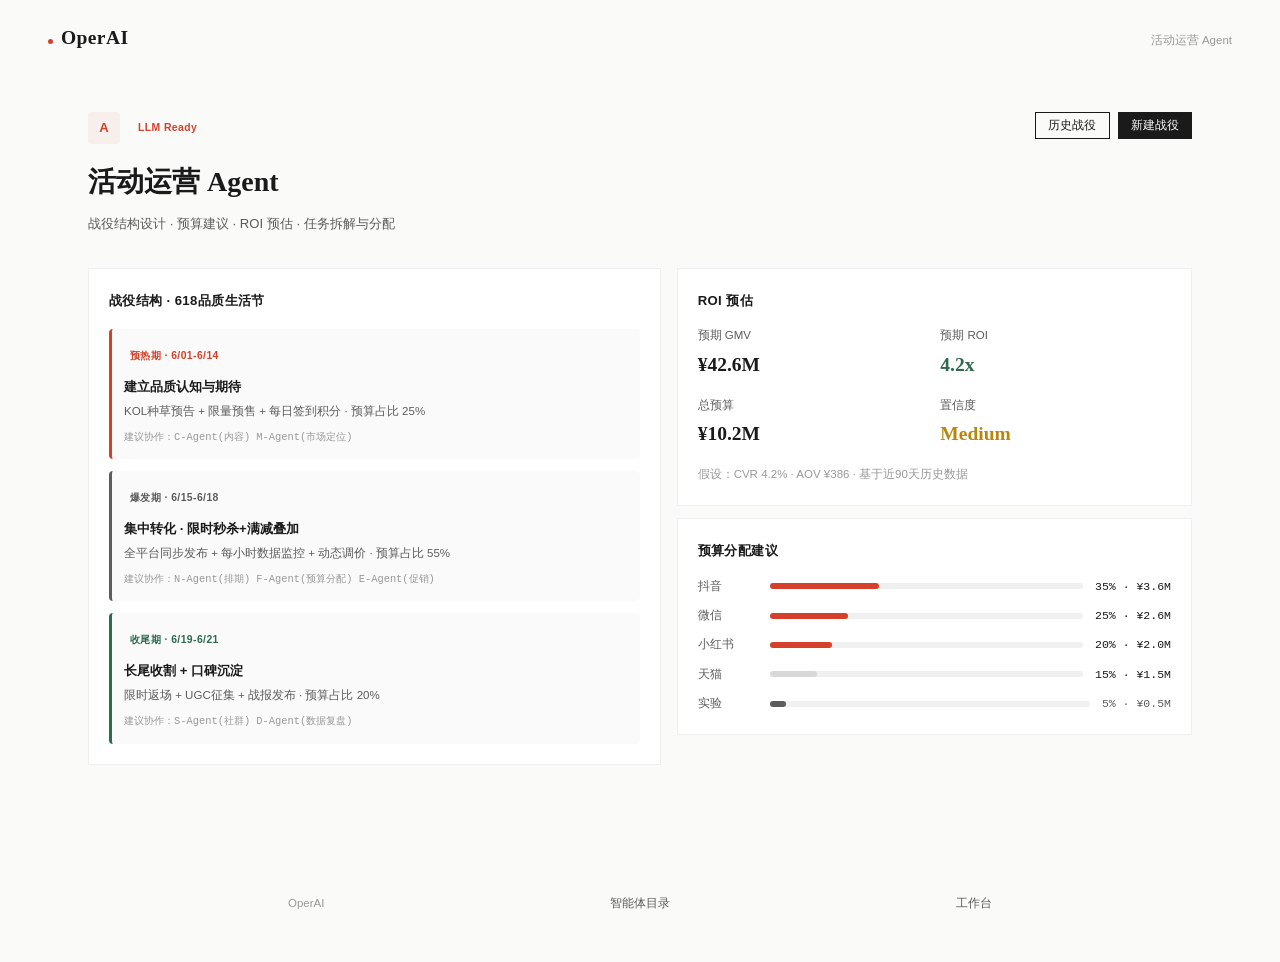
==== frontend/a-agent.html @ 3c626b66 "chore: baseline operai archive redesign" ====
﻿<!DOCTYPE html><html lang="zh-CN"><head><meta charset="UTF-8"/><meta name="viewport" content="width=device-width,initial-scale=1.0"/><title>A-Agent · 活动运营 — OperAI</title><link rel="stylesheet" href="styles.css"/></head><body>
<header class="nav"><a class="nav-brand" href="index.html"><span class="nav-dot"></span>OperAI</a><span class="nav-sub">活动运营 Agent</span></header>
<main style="padding-top:calc(var(--nav-h) + var(--s-6))"><section class="section" style="padding-bottom:var(--s-16)">
<div style="display:flex;align-items:flex-start;justify-content:space-between;gap:var(--s-6);margin-bottom:var(--s-8)"><div><div style="display:flex;align-items:center;gap:var(--s-3);margin-bottom:var(--s-3)"><div style="width:32px;height:32px;border-radius:var(--r-sm);background:var(--accent-soft);display:flex;align-items:center;justify-content:center;font-weight:700;font-size:var(--text-sm);color:var(--accent)">A</div><span class="badge badge-accent">LLM Ready</span></div><h1 style="font-family:var(--serif);font-size:var(--text-2xl);font-weight:600;margin-bottom:var(--s-1)">活动运营 Agent</h1><p style="color:var(--text-secondary);font-size:var(--text-sm)">战役结构设计 · 预算建议 · ROI 预估 · 任务拆解与分配</p></div><div style="display:flex;gap:var(--s-2)"><button class="btn btn-ghost btn-sm">历史战役</button><button class="btn btn-primary btn-sm">新建战役</button></div></div>

<div style="display:grid;grid-template-columns:1fr 0.9fr;gap:var(--s-4);margin-bottom:var(--s-8)">
<div class="card fade-in delay-1"><h3 style="font-size:var(--text-sm);font-weight:600;color:var(--text-primary);letter-spacing:0.03em;text-transform:uppercase;margin-bottom:var(--s-4)">战役结构 · 618品质生活节</h3>
<div style="display:flex;flex-direction:column;gap:var(--s-3)">
<div style="padding:var(--s-3);border-radius:var(--r-sm);border-left:3px solid var(--accent);background:rgba(0,0,0,0.02)"><span class="badge badge-accent" style="margin-bottom:var(--s-2)">预热期 · 6/01-6/14</span><p style="font-size:var(--text-sm);color:var(--text-primary);font-weight:600;margin-bottom:var(--s-1)">建立品质认知与期待</p><p style="font-size:var(--text-xs);color:var(--text-secondary);line-height:1.5">KOL种草预告 + 限量预售 + 每日签到积分 · 预算占比 25%</p><div style="margin-top:var(--s-2);font-size:var(--text-2xs);color:var(--text-muted);font-family:var(--mono)">建议协作：C-Agent(内容) M-Agent(市场定位)</div></div>
<div style="padding:var(--s-3);border-radius:var(--r-sm);border-left:3px solid var(--gold);background:rgba(0,0,0,0.02)"><span class="badge" style="color:var(--gold);margin-bottom:var(--s-2);font-size:var(--text-2xs);font-weight:600">爆发期 · 6/15-6/18</span><p style="font-size:var(--text-sm);color:var(--text-primary);font-weight:600;margin-bottom:var(--s-1)">集中转化 · 限时秒杀+满减叠加</p><p style="font-size:var(--text-xs);color:var(--text-secondary);line-height:1.5">全平台同步发布 + 每小时数据监控 + 动态调价 · 预算占比 55%</p><div style="margin-top:var(--s-2);font-size:var(--text-2xs);color:var(--text-muted);font-family:var(--mono)">建议协作：N-Agent(排期) F-Agent(预算分配) E-Agent(促销)</div></div>
<div style="padding:var(--s-3);border-radius:var(--r-sm);border-left:3px solid var(--green);background:rgba(0,0,0,0.02)"><span class="badge badge-green" style="margin-bottom:var(--s-2)">收尾期 · 6/19-6/21</span><p style="font-size:var(--text-sm);color:var(--text-primary);font-weight:600;margin-bottom:var(--s-1)">长尾收割 + 口碑沉淀</p><p style="font-size:var(--text-xs);color:var(--text-secondary);line-height:1.5">限时返场 + UGC征集 + 战报发布 · 预算占比 20%</p><div style="margin-top:var(--s-2);font-size:var(--text-2xs);color:var(--text-muted);font-family:var(--mono)">建议协作：S-Agent(社群) D-Agent(数据复盘)</div></div></div></div>
<div style="display:flex;flex-direction:column;gap:var(--s-3)">
<div class="card fade-in delay-2"><h3 style="font-size:var(--text-sm);font-weight:600;color:var(--text-primary);letter-spacing:0.03em;text-transform:uppercase;margin-bottom:var(--s-3)">ROI 预估</h3><div style="display:grid;grid-template-columns:1fr 1fr;gap:var(--s-3)"><div><div class="metric-label">预期 GMV</div><div class="metric-value" style="font-size:var(--text-lg)">¥42.6M</div></div><div><div class="metric-label">预期 ROI</div><div class="metric-value" style="font-size:var(--text-lg);color:var(--green)">4.2x</div></div><div><div class="metric-label">总预算</div><div class="metric-value" style="font-size:var(--text-lg)">¥10.2M</div></div><div><div class="metric-label">置信度</div><div class="metric-value" style="font-size:var(--text-lg);color:var(--amber)">Medium</div></div></div><div style="margin-top:var(--s-3);font-size:var(--text-xs);color:var(--text-muted)">假设：CVR 4.2% · AOV ¥386 · 基于近90天历史数据</div></div>
<div class="card fade-in delay-2"><h3 style="font-size:var(--text-sm);font-weight:600;color:var(--text-primary);letter-spacing:0.03em;text-transform:uppercase;margin-bottom:var(--s-3)">预算分配建议</h3><div style="display:flex;flex-direction:column;gap:var(--s-2)"><div style="display:flex;align-items:center;gap:var(--s-3)"><span style="font-size:var(--text-xs);color:var(--text-secondary);width:60px">抖音</span><div style="flex:1;height:6px;border-radius:3px;background:var(--border)"><div style="width:35%;height:100%;border-radius:3px;background:var(--accent)"></div></div><span style="font-family:var(--mono);font-size:var(--text-xs)">35% · ¥3.6M</span></div><div style="display:flex;align-items:center;gap:var(--s-3)"><span style="font-size:var(--text-xs);color:var(--text-secondary);width:60px">微信</span><div style="flex:1;height:6px;border-radius:3px;background:var(--border)"><div style="width:25%;height:100%;border-radius:3px;background:var(--accent)"></div></div><span style="font-family:var(--mono);font-size:var(--text-xs)">25% · ¥2.6M</span></div><div style="display:flex;align-items:center;gap:var(--s-3)"><span style="font-size:var(--text-xs);color:var(--text-secondary);width:60px">小红书</span><div style="flex:1;height:6px;border-radius:3px;background:var(--border)"><div style="width:20%;height:100%;border-radius:3px;background:var(--accent)"></div></div><span style="font-family:var(--mono);font-size:var(--text-xs)">20% · ¥2.0M</span></div><div style="display:flex;align-items:center;gap:var(--s-3)"><span style="font-size:var(--text-xs);color:var(--text-secondary);width:60px">天猫</span><div style="flex:1;height:6px;border-radius:3px;background:var(--border)"><div style="width:15%;height:100%;border-radius:3px;background:var(--border-strong)"></div></div><span style="font-family:var(--mono);font-size:var(--text-xs)">15% · ¥1.5M</span></div><div style="display:flex;align-items:center;gap:var(--s-3)"><span style="font-size:var(--text-xs);color:var(--text-secondary);width:60px">实验</span><div style="flex:1;height:6px;border-radius:3px;background:var(--border)"><div style="width:5%;height:100%;border-radius:3px;background:var(--gold)"></div></div><span style="font-family:var(--mono);font-size:var(--text-xs);color:var(--gold)">5% · ¥0.5M</span></div></div></div></div></div>
</section></main><footer><span>OperAI</span><span><a href=\"index.html\">智能体目录</a></span><span><a href=\"http://127.0.0.1:8501\" data-workbench>工作台</a></span></footer><script src="main.js"></script></body></html>
---- frontend/styles.css ----
/* OperAI · Japanese Precision — 型・白・間 */
@import url("tokens.css");

*,*::before,*::after{box-sizing:border-box;margin:0;padding:0}
html{scroll-behavior:smooth;-webkit-font-smoothing:antialiased}
body{
  min-height:100vh;font-family:var(--sans);font-size:var(--text-base);
  line-height:1.85;color:var(--text-primary);background:var(--bg-root);
  overflow-x:hidden;
}
a{color:inherit;text-decoration:none}
img{display:block;max-width:100%}

/* ── 滚动条 — 若有似无 ── */
::-webkit-scrollbar{width:3px}
::-webkit-scrollbar-track{background:transparent}
::-webkit-scrollbar-thumb{background:rgba(0,0,0,0.10);border-radius:2px}

/* ── 顶栏 — 只有标识 ── */
.nav{
  position:fixed;top:0;left:0;right:0;z-index:100;
  display:flex;align-items:baseline;justify-content:space-between;
  padding:var(--s-5) var(--px);
  background:rgba(250,250,248,0.85);backdrop-filter:blur(12px);
}
.nav-brand{font-family:var(--serif);font-size:var(--text-lg);font-weight:600;letter-spacing:0.02em;display:flex;align-items:baseline;gap:var(--s-2)}
.nav-dot{display:inline-block;width:5px;height:5px;border-radius:50%;background:var(--accent);margin-bottom:2px}
.nav-sub{font-size:var(--text-xs);color:var(--text-muted)}

/* ── 内容段 ── */
.content-section{max-width:800px;margin:0 auto;padding:var(--s-12) var(--px)}
.content-section h2{font-family:var(--serif);font-size:var(--text-xl);font-weight:600;margin-bottom:var(--s-2)}
.section-desc{font-size:var(--text-base);color:var(--text-secondary);margin-bottom:var(--s-8)}
.three-col{display:grid;grid-template-columns:repeat(auto-fit,minmax(220px,1fr));gap:var(--s-8)}
.three-col h3{font-size:var(--text-base);font-weight:600;margin-bottom:var(--s-2)}
.three-col p{font-size:var(--text-sm);color:var(--text-secondary);line-height:1.8}
.deploy-grid{display:grid;grid-template-columns:repeat(auto-fill,minmax(180px,1fr));gap:var(--s-6)}
.deploy-grid div{display:flex;flex-direction:column;gap:var(--s-1)}
.deploy-grid span{font-size:var(--text-base);font-weight:600}
.deploy-grid small{font-size:var(--text-xs);color:var(--text-muted);line-height:1.6}
.agent-list{display:flex;flex-direction:column}
.list-note{font-size:var(--text-2xs);color:var(--text-muted);flex-shrink:0}
.btn-ghost{background:transparent;color:var(--text-secondary);border-color:var(--border)}
.btn-ghost:hover{color:var(--text-primary);border-color:var(--border-strong)}

/* ── Hero — 型为主 ── */
.hero{
  padding:calc(var(--nav-h) + 100px) var(--px) 60px;
  max-width:800px;margin:0 auto;text-align:left;
}
.hero h1{
  font-family:var(--serif);font-size:clamp(2.4rem,6vw,3.4rem);
  font-weight:600;line-height:1.15;letter-spacing:-0.01em;
  margin-bottom:var(--s-6);color:var(--text-primary);
}
.hero p{
  font-size:var(--text-base);color:var(--text-secondary);
  line-height:1.9;max-width:480px;margin-bottom:var(--s-8);
}
.hero p.hero-desc{font-size:var(--text-base);color:var(--text-secondary);line-height:1.9;max-width:560px;margin-bottom:var(--s-8)}
.hero-stats{display:flex;gap:var(--s-12);margin-bottom:var(--s-8)}
.hero-stats div{display:flex;flex-direction:column;gap:2px}
.hero-stats span{font-family:var(--serif);font-size:var(--text-xl);font-weight:600;color:var(--text-primary)}
.hero-stats small{font-size:var(--text-xs);color:var(--text-muted)}
.hero .btn{margin-top:var(--s-2)}

/* ── 分割线 — 留白的一部分 ── */
.divider{
  max-width:800px;margin:0 auto;
  height:1px;background:var(--border);
}

/* ── 目录列表 — 不是卡片 ── */
.list-section{
  max-width:800px;margin:0 auto;padding:var(--s-12) var(--px);
}
.list-section h2{
  font-family:var(--serif);font-size:var(--text-lg);font-weight:600;
  margin-bottom:var(--s-8);color:var(--text-primary);
}
.list-item{
  display:flex;align-items:baseline;gap:var(--s-4);
  padding:var(--s-4) 0;border-bottom:1px solid var(--border-subtle);
  transition:all var(--fast) var(--ease);
}
.list-item:first-of-type{border-top:1px solid var(--border-subtle)}
.list-item:hover{background:var(--bg-surface);margin:0 calc(-1 * var(--px));padding-left:var(--px);padding-right:var(--px)}
.list-item.accent{border-left:2px solid var(--accent);padding-left:calc(var(--px) - 2px)}
.list-id{
  width:28px;height:28px;display:flex;align-items:center;justify-content:center;
  font-weight:700;font-size:var(--text-sm);color:var(--accent);
  flex-shrink:0;
}
.list-body{flex:1;display:flex;flex-direction:column;gap:2px}
.list-body strong{font-size:var(--text-base);font-weight:600;color:var(--text-primary)}
.list-body small{font-size:var(--text-xs);color:var(--text-muted)}
.list-tag{
  font-size:var(--text-2xs);font-weight:500;letter-spacing:0.04em;
  color:var(--text-muted);flex-shrink:0;
}

/* ── CTA — 一组间距 ── */
.cta-section{max-width:800px;margin:0 auto;padding:var(--s-12) var(--px);text-align:left}
.cta-section p{font-size:var(--text-base);color:var(--text-secondary);margin-bottom:var(--s-6)}
.cta-row{display:flex;gap:var(--s-12);margin-bottom:var(--s-8)}
.cta-row div{display:flex;flex-direction:column;gap:2px}
.cta-row span{font-size:var(--text-base);font-weight:600}
.cta-row small{font-size:var(--text-xs);color:var(--text-muted)}

/* ── Footer — 安静 ── */
footer{
  max-width:800px;margin:0 auto;padding:var(--s-8) var(--px) var(--s-12);
  display:flex;justify-content:space-between;align-items:flex-start;
  font-size:var(--text-xs);color:var(--text-muted);gap:var(--s-6);flex-wrap:wrap;
}
footer strong{font-size:var(--text-sm);color:var(--text-primary);display:block;margin-bottom:2px}
footer div{display:flex;flex-direction:column;gap:var(--s-1)}
footer a{color:var(--text-secondary)}
footer a:hover{color:var(--text-primary)}

/* ── 按钮 ── */
.btn{
  display:inline-flex;align-items:center;gap:var(--s-2);
  padding:10px 22px;border:1px solid var(--text-primary);
  font-size:var(--text-sm);font-weight:500;letter-spacing:0.01em;
  transition:all var(--fast) var(--ease);cursor:pointer;font-family:var(--sans);
  color:var(--text-primary);background:transparent;
}
.btn-primary{background:var(--text-primary);color:var(--bg-root);border-color:var(--text-primary)}
.btn-primary:hover{background:var(--accent);border-color:var(--accent);color:#fff}
.btn-sm{padding:5px 12px;font-size:var(--text-xs)}

/* ── 通用卡片 — 依旧可用，减少边框 ── */
.card{
  background:var(--bg-card);border:1px solid var(--border);
  padding:var(--s-5);
}
.card-accent{border-left:2px solid var(--accent)}

/* ── 标签 ── */
.badge{
  display:inline-flex;align-items:center;gap:var(--s-1);
  padding:1px 6px;font-size:var(--text-2xs);font-weight:600;letter-spacing:0.04em;
}
.badge-accent{color:var(--accent)}
.badge-green{color:var(--green)}
.badge-gold{color:var(--gold)}
.badge-muted{color:var(--text-muted)}

/* ── 动效 — 安静 ── */
.fade-in{opacity:0;transform:translateY(6px);animation:fadeUp .5s var(--ease) forwards}
@keyframes fadeUp{to{opacity:1;transform:translateY(0)}}
.delay-1{animation-delay:40ms}.delay-2{animation-delay:80ms}.delay-3{animation-delay:120ms}.delay-4{animation-delay:160ms}.delay-5{animation-delay:200ms}

/* ── 指标数 ── */
.metric-value{font-family:var(--serif);font-size:var(--text-2xl);font-weight:600;color:var(--text-primary)}
.metric-label{font-size:var(--text-xs);color:var(--text-secondary)}
.metric-change-up{color:var(--green);font-size:var(--text-sm)}
.metric-change-down{color:var(--accent);font-size:var(--text-sm)}

/* ── 表格 — 极细 ── */
.data-table{width:100%;border-collapse:collapse}
.data-table th{font-size:var(--text-xs);font-weight:600;color:var(--text-secondary);text-align:left;padding:var(--s-2) var(--s-3);border-bottom:1px solid var(--border);letter-spacing:0.03em}
.data-table td{font-size:var(--text-sm);padding:var(--s-3);border-bottom:1px solid var(--border-subtle)}
.data-table tr:hover td{background:var(--bg-surface)}

.status-dot{display:inline-block;width:5px;height:5px;border-radius:50%;background:var(--text-muted)}
.status-dot.on{background:var(--green)}

/* ── Section — Agent 页共用 ── */
.section{padding:var(--s-8) var(--px);max-width:var(--max-w);margin:0 auto}
.section-header{margin-bottom:var(--s-6)}
.section-eyebrow{font-size:var(--text-2xs);font-weight:600;letter-spacing:0.1em;text-transform:uppercase;color:var(--text-muted);margin-bottom:var(--s-2)}
.section-title{font-family:var(--serif);font-size:var(--text-xl);font-weight:600}
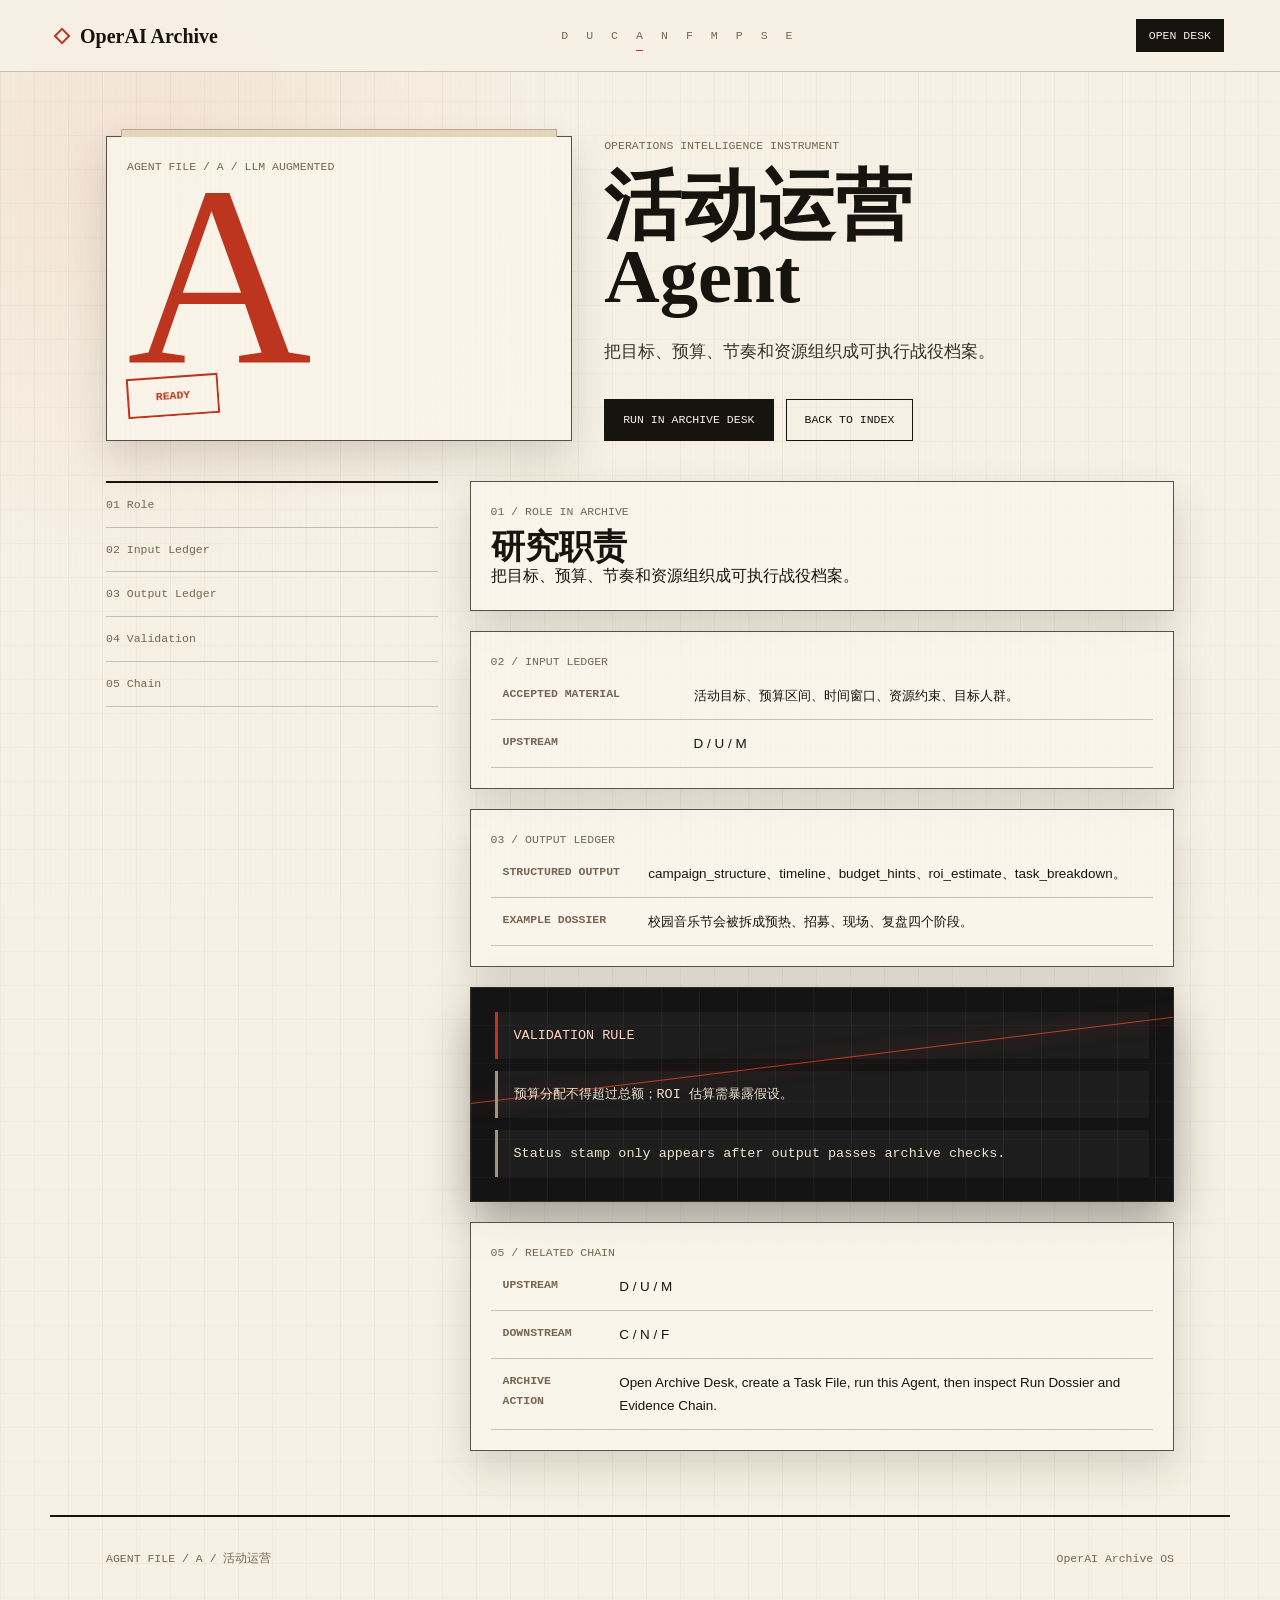
==== commit 7c0d682d: "feat: rebuild archive os static pages" ====
--- a/frontend/a-agent.html
+++ b/frontend/a-agent.html
@@ -1,15 +1,92 @@
-﻿<!DOCTYPE html><html lang="zh-CN"><head><meta charset="UTF-8"/><meta name="viewport" content="width=device-width,initial-scale=1.0"/><title>A-Agent · 活动运营 — OperAI</title><link rel="stylesheet" href="styles.css"/></head><body>
-<header class="nav"><a class="nav-brand" href="index.html"><span class="nav-dot"></span>OperAI</a><span class="nav-sub">活动运营 Agent</span></header>
-<main style="padding-top:calc(var(--nav-h) + var(--s-6))"><section class="section" style="padding-bottom:var(--s-16)">
-<div style="display:flex;align-items:flex-start;justify-content:space-between;gap:var(--s-6);margin-bottom:var(--s-8)"><div><div style="display:flex;align-items:center;gap:var(--s-3);margin-bottom:var(--s-3)"><div style="width:32px;height:32px;border-radius:var(--r-sm);background:var(--accent-soft);display:flex;align-items:center;justify-content:center;font-weight:700;font-size:var(--text-sm);color:var(--accent)">A</div><span class="badge badge-accent">LLM Ready</span></div><h1 style="font-family:var(--serif);font-size:var(--text-2xl);font-weight:600;margin-bottom:var(--s-1)">活动运营 Agent</h1><p style="color:var(--text-secondary);font-size:var(--text-sm)">战役结构设计 · 预算建议 · ROI 预估 · 任务拆解与分配</p></div><div style="display:flex;gap:var(--s-2)"><button class="btn btn-ghost btn-sm">历史战役</button><button class="btn btn-primary btn-sm">新建战役</button></div></div>
+<!DOCTYPE html>
+<html lang="zh-CN">
+<head>
+<meta charset="UTF-8" />
+<meta name="viewport" content="width=device-width, initial-scale=1.0" />
+<title>A-Agent · 活动运营 — OperAI Archive</title>
+<link rel="stylesheet" href="styles.css" />
+</head>
+<body>
+<header class="nav">
+  <a class="nav-brand" href="index.html">OperAI Archive</a>
+  <nav class="nav-links" aria-label="Agent index"><a href="d-agent.html">D</a><a href="u-agent.html">U</a><a href="c-agent.html">C</a><a href="a-agent.html">A</a><a href="n-agent.html">N</a><a href="f-agent.html">F</a><a href="m-agent.html">M</a><a href="p-agent.html">P</a><a href="s-agent.html">S</a><a href="e-agent.html">E</a></nav>
+  <a class="btn btn-primary btn-sm" href="http://127.0.0.1:8501" data-workbench>Open Desk</a>
+</header>
 
-<div style="display:grid;grid-template-columns:1fr 0.9fr;gap:var(--s-4);margin-bottom:var(--s-8)">
-<div class="card fade-in delay-1"><h3 style="font-size:var(--text-sm);font-weight:600;color:var(--text-primary);letter-spacing:0.03em;text-transform:uppercase;margin-bottom:var(--s-4)">战役结构 · 618品质生活节</h3>
-<div style="display:flex;flex-direction:column;gap:var(--s-3)">
-<div style="padding:var(--s-3);border-radius:var(--r-sm);border-left:3px solid var(--accent);background:rgba(0,0,0,0.02)"><span class="badge badge-accent" style="margin-bottom:var(--s-2)">预热期 · 6/01-6/14</span><p style="font-size:var(--text-sm);color:var(--text-primary);font-weight:600;margin-bottom:var(--s-1)">建立品质认知与期待</p><p style="font-size:var(--text-xs);color:var(--text-secondary);line-height:1.5">KOL种草预告 + 限量预售 + 每日签到积分 · 预算占比 25%</p><div style="margin-top:var(--s-2);font-size:var(--text-2xs);color:var(--text-muted);font-family:var(--mono)">建议协作：C-Agent(内容) M-Agent(市场定位)</div></div>
-<div style="padding:var(--s-3);border-radius:var(--r-sm);border-left:3px solid var(--gold);background:rgba(0,0,0,0.02)"><span class="badge" style="color:var(--gold);margin-bottom:var(--s-2);font-size:var(--text-2xs);font-weight:600">爆发期 · 6/15-6/18</span><p style="font-size:var(--text-sm);color:var(--text-primary);font-weight:600;margin-bottom:var(--s-1)">集中转化 · 限时秒杀+满减叠加</p><p style="font-size:var(--text-xs);color:var(--text-secondary);line-height:1.5">全平台同步发布 + 每小时数据监控 + 动态调价 · 预算占比 55%</p><div style="margin-top:var(--s-2);font-size:var(--text-2xs);color:var(--text-muted);font-family:var(--mono)">建议协作：N-Agent(排期) F-Agent(预算分配) E-Agent(促销)</div></div>
-<div style="padding:var(--s-3);border-radius:var(--r-sm);border-left:3px solid var(--green);background:rgba(0,0,0,0.02)"><span class="badge badge-green" style="margin-bottom:var(--s-2)">收尾期 · 6/19-6/21</span><p style="font-size:var(--text-sm);color:var(--text-primary);font-weight:600;margin-bottom:var(--s-1)">长尾收割 + 口碑沉淀</p><p style="font-size:var(--text-xs);color:var(--text-secondary);line-height:1.5">限时返场 + UGC征集 + 战报发布 · 预算占比 20%</p><div style="margin-top:var(--s-2);font-size:var(--text-2xs);color:var(--text-muted);font-family:var(--mono)">建议协作：S-Agent(社群) D-Agent(数据复盘)</div></div></div></div>
-<div style="display:flex;flex-direction:column;gap:var(--s-3)">
-<div class="card fade-in delay-2"><h3 style="font-size:var(--text-sm);font-weight:600;color:var(--text-primary);letter-spacing:0.03em;text-transform:uppercase;margin-bottom:var(--s-3)">ROI 预估</h3><div style="display:grid;grid-template-columns:1fr 1fr;gap:var(--s-3)"><div><div class="metric-label">预期 GMV</div><div class="metric-value" style="font-size:var(--text-lg)">¥42.6M</div></div><div><div class="metric-label">预期 ROI</div><div class="metric-value" style="font-size:var(--text-lg);color:var(--green)">4.2x</div></div><div><div class="metric-label">总预算</div><div class="metric-value" style="font-size:var(--text-lg)">¥10.2M</div></div><div><div class="metric-label">置信度</div><div class="metric-value" style="font-size:var(--text-lg);color:var(--amber)">Medium</div></div></div><div style="margin-top:var(--s-3);font-size:var(--text-xs);color:var(--text-muted)">假设：CVR 4.2% · AOV ¥386 · 基于近90天历史数据</div></div>
-<div class="card fade-in delay-2"><h3 style="font-size:var(--text-sm);font-weight:600;color:var(--text-primary);letter-spacing:0.03em;text-transform:uppercase;margin-bottom:var(--s-3)">预算分配建议</h3><div style="display:flex;flex-direction:column;gap:var(--s-2)"><div style="display:flex;align-items:center;gap:var(--s-3)"><span style="font-size:var(--text-xs);color:var(--text-secondary);width:60px">抖音</span><div style="flex:1;height:6px;border-radius:3px;background:var(--border)"><div style="width:35%;height:100%;border-radius:3px;background:var(--accent)"></div></div><span style="font-family:var(--mono);font-size:var(--text-xs)">35% · ¥3.6M</span></div><div style="display:flex;align-items:center;gap:var(--s-3)"><span style="font-size:var(--text-xs);color:var(--text-secondary);width:60px">微信</span><div style="flex:1;height:6px;border-radius:3px;background:var(--border)"><div style="width:25%;height:100%;border-radius:3px;background:var(--accent)"></div></div><span style="font-family:var(--mono);font-size:var(--text-xs)">25% · ¥2.6M</span></div><div style="display:flex;align-items:center;gap:var(--s-3)"><span style="font-size:var(--text-xs);color:var(--text-secondary);width:60px">小红书</span><div style="flex:1;height:6px;border-radius:3px;background:var(--border)"><div style="width:20%;height:100%;border-radius:3px;background:var(--accent)"></div></div><span style="font-family:var(--mono);font-size:var(--text-xs)">20% · ¥2.0M</span></div><div style="display:flex;align-items:center;gap:var(--s-3)"><span style="font-size:var(--text-xs);color:var(--text-secondary);width:60px">天猫</span><div style="flex:1;height:6px;border-radius:3px;background:var(--border)"><div style="width:15%;height:100%;border-radius:3px;background:var(--border-strong)"></div></div><span style="font-family:var(--mono);font-size:var(--text-xs)">15% · ¥1.5M</span></div><div style="display:flex;align-items:center;gap:var(--s-3)"><span style="font-size:var(--text-xs);color:var(--text-secondary);width:60px">实验</span><div style="flex:1;height:6px;border-radius:3px;background:var(--border)"><div style="width:5%;height:100%;border-radius:3px;background:var(--gold)"></div></div><span style="font-family:var(--mono);font-size:var(--text-xs);color:var(--gold)">5% · ¥0.5M</span></div></div></div></div></div>
-</section></main><footer><span>OperAI</span><span><a href=\"index.html\">智能体目录</a></span><span><a href=\"http://127.0.0.1:8501\" data-workbench>工作台</a></span></footer><script src="main.js"></script></body></html>
+<main>
+  <section class="agent-file-hero">
+    <div class="file-card reveal visible">
+      <p class="file-meta">Agent File / A / LLM Augmented</p>
+      <div class="agent-code">A</div>
+      <span class="stamp">Ready</span>
+    </div>
+    <div class="reveal visible delay-1">
+      <p class="eyebrow">OPERATIONS INTELLIGENCE INSTRUMENT</p>
+      <h1 class="agent-title">活动运营<br>Agent</h1>
+      <p class="hero-desc">把目标、预算、节奏和资源组织成可执行战役档案。</p>
+      <div class="hero-actions">
+        <a class="btn btn-primary" href="http://127.0.0.1:8501" data-workbench>Run In Archive Desk</a>
+        <a class="btn" href="index.html#agents">Back To Index</a>
+      </div>
+    </div>
+  </section>
+
+  <div class="agent-layout">
+    <aside class="side-index">
+      <a href="#role">01 Role</a>
+      <a href="#input">02 Input Ledger</a>
+      <a href="#output">03 Output Ledger</a>
+      <a href="#verify">04 Validation</a>
+      <a href="#chain">05 Chain</a>
+    </aside>
+
+    <section class="agent-sections">
+      <article class="dossier-panel reveal" id="role">
+        <p class="section-kicker">01 / Role In Archive</p>
+        <h2 class="section-title" style="font-size:var(--text-2xl);">研究职责</h2>
+        <p>把目标、预算、节奏和资源组织成可执行战役档案。</p>
+      </article>
+
+      <article class="dossier-panel reveal" id="input">
+        <p class="section-kicker">02 / Input Ledger</p>
+        <table class="ledger-table">
+          <tr><th>Accepted Material</th><td>活动目标、预算区间、时间窗口、资源约束、目标人群。</td></tr>
+          <tr><th>Upstream</th><td>D / U / M</td></tr>
+        </table>
+      </article>
+
+      <article class="dossier-panel reveal" id="output">
+        <p class="section-kicker">03 / Output Ledger</p>
+        <table class="ledger-table">
+          <tr><th>Structured Output</th><td>campaign_structure、timeline、budget_hints、roi_estimate、task_breakdown。</td></tr>
+          <tr><th>Example Dossier</th><td>校园音乐节会被拆成预热、招募、现场、复盘四个阶段。</td></tr>
+        </table>
+      </article>
+
+      <article class="evidence-panel reveal" id="verify">
+        <div class="trace-list">
+          <div class="trace-node hot">VALIDATION RULE</div>
+          <div class="trace-node">预算分配不得超过总额；ROI 估算需暴露假设。</div>
+          <div class="trace-node">Status stamp only appears after output passes archive checks.</div>
+        </div>
+      </article>
+
+      <article class="dossier-panel reveal" id="chain">
+        <p class="section-kicker">05 / Related Chain</p>
+        <table class="ledger-table">
+          <tr><th>Upstream</th><td>D / U / M</td></tr>
+          <tr><th>Downstream</th><td>C / N / F</td></tr>
+          <tr><th>Archive Action</th><td>Open Archive Desk, create a Task File, run this Agent, then inspect Run Dossier and Evidence Chain.</td></tr>
+        </table>
+      </article>
+    </section>
+  </div>
+</main>
+
+<footer>
+  <span>AGENT FILE / A / 活动运营</span>
+  <span>OperAI Archive OS</span>
+</footer>
+<script src="main.js"></script>
+</body>
+</html>
--- a/frontend/styles.css
+++ b/frontend/styles.css
@@ -1,174 +1,487 @@
-/* OperAI · Japanese Precision — 型・白・間 */
 @import url("tokens.css");
 
-*,*::before,*::after{box-sizing:border-box;margin:0;padding:0}
-html{scroll-behavior:smooth;-webkit-font-smoothing:antialiased}
-body{
-  min-height:100vh;font-family:var(--sans);font-size:var(--text-base);
-  line-height:1.85;color:var(--text-primary);background:var(--bg-root);
-  overflow-x:hidden;
-}
-a{color:inherit;text-decoration:none}
-img{display:block;max-width:100%}
-
-/* ── 滚动条 — 若有似无 ── */
-::-webkit-scrollbar{width:3px}
-::-webkit-scrollbar-track{background:transparent}
-::-webkit-scrollbar-thumb{background:rgba(0,0,0,0.10);border-radius:2px}
-
-/* ── 顶栏 — 只有标识 ── */
-.nav{
-  position:fixed;top:0;left:0;right:0;z-index:100;
-  display:flex;align-items:baseline;justify-content:space-between;
-  padding:var(--s-5) var(--px);
-  background:rgba(250,250,248,0.85);backdrop-filter:blur(12px);
-}
-.nav-brand{font-family:var(--serif);font-size:var(--text-lg);font-weight:600;letter-spacing:0.02em;display:flex;align-items:baseline;gap:var(--s-2)}
-.nav-dot{display:inline-block;width:5px;height:5px;border-radius:50%;background:var(--accent);margin-bottom:2px}
-.nav-sub{font-size:var(--text-xs);color:var(--text-muted)}
-
-/* ── 内容段 ── */
-.content-section{max-width:800px;margin:0 auto;padding:var(--s-12) var(--px)}
-.content-section h2{font-family:var(--serif);font-size:var(--text-xl);font-weight:600;margin-bottom:var(--s-2)}
-.section-desc{font-size:var(--text-base);color:var(--text-secondary);margin-bottom:var(--s-8)}
-.three-col{display:grid;grid-template-columns:repeat(auto-fit,minmax(220px,1fr));gap:var(--s-8)}
-.three-col h3{font-size:var(--text-base);font-weight:600;margin-bottom:var(--s-2)}
-.three-col p{font-size:var(--text-sm);color:var(--text-secondary);line-height:1.8}
-.deploy-grid{display:grid;grid-template-columns:repeat(auto-fill,minmax(180px,1fr));gap:var(--s-6)}
-.deploy-grid div{display:flex;flex-direction:column;gap:var(--s-1)}
-.deploy-grid span{font-size:var(--text-base);font-weight:600}
-.deploy-grid small{font-size:var(--text-xs);color:var(--text-muted);line-height:1.6}
-.agent-list{display:flex;flex-direction:column}
-.list-note{font-size:var(--text-2xs);color:var(--text-muted);flex-shrink:0}
-.btn-ghost{background:transparent;color:var(--text-secondary);border-color:var(--border)}
-.btn-ghost:hover{color:var(--text-primary);border-color:var(--border-strong)}
-
-/* ── Hero — 型为主 ── */
-.hero{
-  padding:calc(var(--nav-h) + 100px) var(--px) 60px;
-  max-width:800px;margin:0 auto;text-align:left;
-}
-.hero h1{
-  font-family:var(--serif);font-size:clamp(2.4rem,6vw,3.4rem);
-  font-weight:600;line-height:1.15;letter-spacing:-0.01em;
-  margin-bottom:var(--s-6);color:var(--text-primary);
-}
-.hero p{
-  font-size:var(--text-base);color:var(--text-secondary);
-  line-height:1.9;max-width:480px;margin-bottom:var(--s-8);
-}
-.hero p.hero-desc{font-size:var(--text-base);color:var(--text-secondary);line-height:1.9;max-width:560px;margin-bottom:var(--s-8)}
-.hero-stats{display:flex;gap:var(--s-12);margin-bottom:var(--s-8)}
-.hero-stats div{display:flex;flex-direction:column;gap:2px}
-.hero-stats span{font-family:var(--serif);font-size:var(--text-xl);font-weight:600;color:var(--text-primary)}
-.hero-stats small{font-size:var(--text-xs);color:var(--text-muted)}
-.hero .btn{margin-top:var(--s-2)}
-
-/* ── 分割线 — 留白的一部分 ── */
-.divider{
-  max-width:800px;margin:0 auto;
-  height:1px;background:var(--border);
-}
-
-/* ── 目录列表 — 不是卡片 ── */
-.list-section{
-  max-width:800px;margin:0 auto;padding:var(--s-12) var(--px);
-}
-.list-section h2{
-  font-family:var(--serif);font-size:var(--text-lg);font-weight:600;
-  margin-bottom:var(--s-8);color:var(--text-primary);
-}
-.list-item{
-  display:flex;align-items:baseline;gap:var(--s-4);
-  padding:var(--s-4) 0;border-bottom:1px solid var(--border-subtle);
-  transition:all var(--fast) var(--ease);
-}
-.list-item:first-of-type{border-top:1px solid var(--border-subtle)}
-.list-item:hover{background:var(--bg-surface);margin:0 calc(-1 * var(--px));padding-left:var(--px);padding-right:var(--px)}
-.list-item.accent{border-left:2px solid var(--accent);padding-left:calc(var(--px) - 2px)}
-.list-id{
-  width:28px;height:28px;display:flex;align-items:center;justify-content:center;
-  font-weight:700;font-size:var(--text-sm);color:var(--accent);
-  flex-shrink:0;
-}
-.list-body{flex:1;display:flex;flex-direction:column;gap:2px}
-.list-body strong{font-size:var(--text-base);font-weight:600;color:var(--text-primary)}
-.list-body small{font-size:var(--text-xs);color:var(--text-muted)}
-.list-tag{
-  font-size:var(--text-2xs);font-weight:500;letter-spacing:0.04em;
-  color:var(--text-muted);flex-shrink:0;
-}
-
-/* ── CTA — 一组间距 ── */
-.cta-section{max-width:800px;margin:0 auto;padding:var(--s-12) var(--px);text-align:left}
-.cta-section p{font-size:var(--text-base);color:var(--text-secondary);margin-bottom:var(--s-6)}
-.cta-row{display:flex;gap:var(--s-12);margin-bottom:var(--s-8)}
-.cta-row div{display:flex;flex-direction:column;gap:2px}
-.cta-row span{font-size:var(--text-base);font-weight:600}
-.cta-row small{font-size:var(--text-xs);color:var(--text-muted)}
-
-/* ── Footer — 安静 ── */
-footer{
-  max-width:800px;margin:0 auto;padding:var(--s-8) var(--px) var(--s-12);
-  display:flex;justify-content:space-between;align-items:flex-start;
-  font-size:var(--text-xs);color:var(--text-muted);gap:var(--s-6);flex-wrap:wrap;
-}
-footer strong{font-size:var(--text-sm);color:var(--text-primary);display:block;margin-bottom:2px}
-footer div{display:flex;flex-direction:column;gap:var(--s-1)}
-footer a{color:var(--text-secondary)}
-footer a:hover{color:var(--text-primary)}
-
-/* ── 按钮 ── */
-.btn{
-  display:inline-flex;align-items:center;gap:var(--s-2);
-  padding:10px 22px;border:1px solid var(--text-primary);
-  font-size:var(--text-sm);font-weight:500;letter-spacing:0.01em;
-  transition:all var(--fast) var(--ease);cursor:pointer;font-family:var(--sans);
-  color:var(--text-primary);background:transparent;
-}
-.btn-primary{background:var(--text-primary);color:var(--bg-root);border-color:var(--text-primary)}
-.btn-primary:hover{background:var(--accent);border-color:var(--accent);color:#fff}
-.btn-sm{padding:5px 12px;font-size:var(--text-xs)}
-
-/* ── 通用卡片 — 依旧可用，减少边框 ── */
-.card{
-  background:var(--bg-card);border:1px solid var(--border);
-  padding:var(--s-5);
-}
-.card-accent{border-left:2px solid var(--accent)}
-
-/* ── 标签 ── */
-.badge{
-  display:inline-flex;align-items:center;gap:var(--s-1);
-  padding:1px 6px;font-size:var(--text-2xs);font-weight:600;letter-spacing:0.04em;
-}
-.badge-accent{color:var(--accent)}
-.badge-green{color:var(--green)}
-.badge-gold{color:var(--gold)}
-.badge-muted{color:var(--text-muted)}
-
-/* ── 动效 — 安静 ── */
-.fade-in{opacity:0;transform:translateY(6px);animation:fadeUp .5s var(--ease) forwards}
-@keyframes fadeUp{to{opacity:1;transform:translateY(0)}}
-.delay-1{animation-delay:40ms}.delay-2{animation-delay:80ms}.delay-3{animation-delay:120ms}.delay-4{animation-delay:160ms}.delay-5{animation-delay:200ms}
-
-/* ── 指标数 ── */
-.metric-value{font-family:var(--serif);font-size:var(--text-2xl);font-weight:600;color:var(--text-primary)}
-.metric-label{font-size:var(--text-xs);color:var(--text-secondary)}
-.metric-change-up{color:var(--green);font-size:var(--text-sm)}
-.metric-change-down{color:var(--accent);font-size:var(--text-sm)}
-
-/* ── 表格 — 极细 ── */
-.data-table{width:100%;border-collapse:collapse}
-.data-table th{font-size:var(--text-xs);font-weight:600;color:var(--text-secondary);text-align:left;padding:var(--s-2) var(--s-3);border-bottom:1px solid var(--border);letter-spacing:0.03em}
-.data-table td{font-size:var(--text-sm);padding:var(--s-3);border-bottom:1px solid var(--border-subtle)}
-.data-table tr:hover td{background:var(--bg-surface)}
-
-.status-dot{display:inline-block;width:5px;height:5px;border-radius:50%;background:var(--text-muted)}
-.status-dot.on{background:var(--green)}
-
-/* ── Section — Agent 页共用 ── */
-.section{padding:var(--s-8) var(--px);max-width:var(--max-w);margin:0 auto}
-.section-header{margin-bottom:var(--s-6)}
-.section-eyebrow{font-size:var(--text-2xs);font-weight:600;letter-spacing:0.1em;text-transform:uppercase;color:var(--text-muted);margin-bottom:var(--s-2)}
-.section-title{font-family:var(--serif);font-size:var(--text-xl);font-weight:600}
+*, *::before, *::after { box-sizing: border-box; }
+* { margin: 0; padding: 0; }
+html { scroll-behavior: smooth; -webkit-font-smoothing: antialiased; }
+body {
+  min-height: 100vh;
+  font-family: var(--font-body);
+  color: var(--ink);
+  background:
+    radial-gradient(circle at 12% 10%, rgba(189, 53, 31, 0.08), transparent 28rem),
+    linear-gradient(90deg, rgba(23, 19, 15, 0.035) 1px, transparent 1px),
+    linear-gradient(0deg, rgba(23, 19, 15, 0.028) 1px, transparent 1px),
+    var(--paper-0);
+  background-size: auto, 34px 34px, 34px 34px, auto;
+  line-height: 1.72;
+  overflow-x: hidden;
+}
+body::before {
+  content: "";
+  position: fixed;
+  inset: 0;
+  pointer-events: none;
+  z-index: 2;
+  opacity: 0.35;
+  mix-blend-mode: multiply;
+  background-image:
+    linear-gradient(rgba(255,255,255,0.35), rgba(255,255,255,0.35)),
+    repeating-linear-gradient(90deg, rgba(23, 19, 15, 0.025) 0 1px, transparent 1px 5px);
+}
+a { color: inherit; text-decoration: none; }
+button, textarea, input { font: inherit; }
+::selection { color: var(--paper-0); background: var(--vermilion); }
+
+.scan-field {
+  position: fixed;
+  width: 260px;
+  height: 260px;
+  border: 1px solid rgba(189, 53, 31, 0.24);
+  border-radius: 50%;
+  pointer-events: none;
+  transform: translate3d(-50%, -50%, 0);
+  z-index: 50;
+  opacity: 0;
+  transition: opacity var(--fast) var(--ease-out);
+  background: radial-gradient(circle, rgba(224, 82, 50, 0.12), transparent 62%);
+  mix-blend-mode: multiply;
+}
+.scan-field.active { opacity: 1; }
+
+.nav {
+  position: sticky;
+  top: 0;
+  z-index: 30;
+  min-height: var(--nav-h);
+  display: grid;
+  grid-template-columns: auto 1fr auto;
+  gap: var(--s-5);
+  align-items: center;
+  padding: var(--s-4) var(--px);
+  border-bottom: 1px solid var(--archive-line);
+  background: rgba(247, 241, 229, 0.88);
+  backdrop-filter: blur(18px);
+}
+.nav-brand {
+  display: inline-flex;
+  align-items: center;
+  gap: var(--s-3);
+  font-family: var(--font-display);
+  font-size: var(--text-lg);
+  font-weight: 700;
+  line-height: 1;
+}
+.nav-brand::before {
+  content: "";
+  width: 12px;
+  height: 12px;
+  border: 2px solid var(--vermilion);
+  transform: rotate(45deg);
+}
+.nav-sub { color: var(--archive); font-family: var(--font-mono); font-size: var(--text-xs); }
+.nav-links {
+  display: flex;
+  justify-content: center;
+  gap: clamp(8px, 1.5vw, 18px);
+  font-family: var(--font-mono);
+  font-size: var(--text-xs);
+  color: var(--archive);
+  text-transform: uppercase;
+}
+.nav-links a {
+  position: relative;
+  padding: 6px 0;
+  white-space: nowrap;
+}
+.nav-links a::after {
+  content: "";
+  position: absolute;
+  left: 0;
+  right: 0;
+  bottom: 0;
+  height: 1px;
+  transform: scaleX(0);
+  transform-origin: left;
+  background: var(--vermilion);
+  transition: transform var(--fast) var(--ease-out);
+}
+.nav-links a:hover::after,
+.nav-links a.active::after { transform: scaleX(1); }
+
+.btn {
+  position: relative;
+  display: inline-flex;
+  align-items: center;
+  justify-content: center;
+  gap: var(--s-2);
+  min-height: 42px;
+  padding: 10px 18px;
+  border: 1px solid var(--ink);
+  background: transparent;
+  color: var(--ink);
+  cursor: pointer;
+  font-family: var(--font-mono);
+  font-size: var(--text-xs);
+  text-transform: uppercase;
+  overflow: hidden;
+  transition: color var(--fast) var(--ease-out), border-color var(--fast) var(--ease-out), transform var(--fast) var(--ease-out);
+}
+.btn::before {
+  content: "";
+  position: absolute;
+  inset: 0;
+  transform: translateX(-105%);
+  background: var(--vermilion);
+  transition: transform var(--motion) var(--ease-out);
+  z-index: -1;
+}
+.btn:hover { color: var(--paper-0); border-color: var(--vermilion); transform: translateY(-1px); }
+.btn:hover::before { transform: translateX(0); }
+.btn-primary { background: var(--ink); color: var(--paper-0); }
+.btn-primary::before { background: var(--vermilion); }
+.btn-sm { min-height: 32px; padding: 6px 12px; }
+
+.archive-shell { max-width: var(--max); margin: 0 auto; padding: 0 var(--px); }
+.hero {
+  position: relative;
+  min-height: calc(100vh - var(--nav-h));
+  display: grid;
+  grid-template-columns: minmax(0, 1.18fr) minmax(280px, 0.82fr);
+  gap: clamp(32px, 7vw, 86px);
+  align-items: center;
+  padding: var(--s-16) var(--px) var(--s-12);
+}
+.hero::after {
+  content: "";
+  position: absolute;
+  left: var(--px);
+  right: var(--px);
+  top: 18%;
+  height: 2px;
+  background: var(--vermilion);
+  box-shadow: var(--scan-glow);
+  transform: rotate(-4deg) scaleX(0);
+  transform-origin: left;
+  animation: scanSweep 1400ms var(--ease-out) 220ms forwards;
+  pointer-events: none;
+}
+.eyebrow,
+.file-meta,
+.section-kicker {
+  font-family: var(--font-mono);
+  color: var(--archive);
+  font-size: var(--text-xs);
+  text-transform: uppercase;
+}
+.hero-title {
+  margin-top: var(--s-5);
+  font-family: var(--font-display);
+  font-size: var(--text-hero);
+  line-height: 0.88;
+  font-weight: 800;
+}
+.hero-desc {
+  max-width: 640px;
+  margin-top: var(--s-6);
+  color: var(--ink-2);
+  font-size: var(--text-md);
+}
+.hero-actions { display: flex; flex-wrap: wrap; gap: var(--s-3); margin-top: var(--s-8); }
+.hero-ledger {
+  border: 2px solid var(--ink);
+  background: rgba(251, 246, 235, 0.72);
+  box-shadow: var(--shadow-paper);
+  padding: var(--s-5);
+}
+
+.stamp {
+  display: inline-flex;
+  align-items: center;
+  justify-content: center;
+  min-width: 92px;
+  padding: 8px 12px;
+  border: 2px solid currentColor;
+  color: var(--vermilion);
+  font-family: var(--font-mono);
+  font-size: var(--text-xs);
+  font-weight: 700;
+  text-transform: uppercase;
+  transform: rotate(-4deg);
+}
+.stamp.dark { color: var(--evidence-text); border-color: rgba(239, 227, 207, 0.72); }
+.stamp.ok { color: var(--success); }
+.stamp.warn { color: var(--warning); }
+
+.section {
+  position: relative;
+  padding: var(--s-20) var(--px);
+  max-width: var(--max);
+  margin: 0 auto;
+}
+.section-header {
+  display: grid;
+  grid-template-columns: minmax(0, 0.72fr) minmax(260px, 0.28fr);
+  gap: var(--s-8);
+  align-items: end;
+  margin-bottom: var(--s-8);
+  border-bottom: 2px solid var(--ink);
+  padding-bottom: var(--s-5);
+}
+.section-title {
+  margin-top: var(--s-2);
+  font-family: var(--font-display);
+  font-size: clamp(2rem, 5vw, 4.2rem);
+  line-height: 0.95;
+}
+.section-note {
+  color: var(--archive);
+  font-size: var(--text-sm);
+}
+
+.file-card,
+.dossier-panel {
+  position: relative;
+  border: 1px solid var(--archive-line-strong);
+  background: rgba(251, 246, 235, 0.84);
+  box-shadow: var(--shadow-paper);
+  padding: var(--s-5);
+  transform-style: preserve-3d;
+}
+.file-card::before {
+  content: "";
+  position: absolute;
+  left: 14px;
+  right: 14px;
+  top: -8px;
+  height: 8px;
+  border: 1px solid var(--archive-line);
+  border-bottom: 0;
+  background: var(--paper-2);
+}
+.file-card:hover,
+.dossier-panel:hover { border-color: var(--vermilion); }
+
+.index-grid {
+  display: grid;
+  grid-template-columns: repeat(2, minmax(0, 1fr));
+  border-top: 2px solid var(--ink);
+}
+.index-row {
+  display: grid;
+  grid-template-columns: 58px 1fr auto;
+  gap: var(--s-4);
+  align-items: center;
+  min-height: 86px;
+  padding: var(--s-4);
+  border-right: 1px solid var(--archive-line);
+  border-bottom: 1px solid var(--archive-line);
+  background: rgba(251, 246, 235, 0.48);
+  transition: background var(--fast) var(--ease-out), color var(--fast) var(--ease-out), transform var(--fast) var(--ease-out);
+}
+.index-row:hover {
+  background: var(--ink);
+  color: var(--paper-0);
+  transform: translateX(4px);
+}
+.index-id {
+  font-family: var(--font-display);
+  font-size: var(--text-2xl);
+  font-weight: 800;
+  color: var(--vermilion);
+}
+.index-title { font-weight: 700; }
+.index-desc { color: var(--archive); font-size: var(--text-sm); }
+.index-row:hover .index-desc { color: rgba(247, 241, 229, 0.74); }
+.index-tag { font-family: var(--font-mono); font-size: var(--text-xs); color: var(--archive); }
+.index-row:hover .index-tag { color: var(--paper-2); }
+
+.archive-map {
+  display: grid;
+  grid-template-columns: repeat(5, minmax(0, 1fr));
+  gap: var(--s-3);
+}
+.map-node {
+  min-height: 180px;
+  border: 1px solid var(--archive-line-strong);
+  background: rgba(251, 246, 235, 0.68);
+  padding: var(--s-4);
+}
+.map-node strong {
+  display: block;
+  margin: var(--s-4) 0 var(--s-2);
+  font-family: var(--font-display);
+  font-size: var(--text-lg);
+}
+.map-node span { font-family: var(--font-mono); color: var(--vermilion); font-size: var(--text-xs); }
+.map-node p { color: var(--archive); font-size: var(--text-sm); }
+
+.evidence-panel {
+  position: relative;
+  overflow: hidden;
+  border: 1px solid var(--evidence-3);
+  background:
+    linear-gradient(90deg, rgba(255,255,255,0.045) 1px, transparent 1px),
+    linear-gradient(0deg, rgba(255,255,255,0.026) 1px, transparent 1px),
+    var(--evidence);
+  background-size: 38px 38px;
+  color: var(--evidence-text);
+  box-shadow: var(--shadow-evidence);
+  padding: var(--s-6);
+}
+.evidence-panel::after {
+  content: "";
+  position: absolute;
+  left: -20%;
+  right: -20%;
+  top: 34%;
+  height: 1px;
+  background: var(--vermilion);
+  box-shadow: var(--scan-glow);
+  transform: rotate(-7deg);
+  animation: evidenceScan 2600ms var(--ease-inout) infinite;
+}
+.trace-list { position: relative; z-index: 1; display: grid; gap: var(--s-3); }
+.trace-node {
+  border-left: 3px solid var(--archive-2);
+  background: rgba(255,255,255,0.04);
+  padding: var(--s-3) var(--s-4);
+  font-family: var(--font-mono);
+  font-size: var(--text-sm);
+}
+.trace-node.hot { border-left-color: var(--vermilion); color: #ffd1c5; }
+
+.ledger-table {
+  width: 100%;
+  border-collapse: collapse;
+  font-size: var(--text-sm);
+}
+.ledger-table th,
+.ledger-table td {
+  border-bottom: 1px solid var(--archive-line);
+  padding: var(--s-3);
+  text-align: left;
+  vertical-align: top;
+}
+.ledger-table th {
+  font-family: var(--font-mono);
+  color: var(--archive);
+  font-size: var(--text-xs);
+  text-transform: uppercase;
+}
+
+.agent-file-hero {
+  display: grid;
+  grid-template-columns: 0.9fr 1.1fr;
+  gap: var(--s-8);
+  align-items: stretch;
+  max-width: var(--max);
+  margin: 0 auto;
+  padding: var(--s-16) var(--px) var(--s-10);
+}
+.agent-code {
+  font-family: var(--font-display);
+  font-size: clamp(7rem, 20vw, 16rem);
+  line-height: 0.78;
+  color: var(--vermilion);
+}
+.agent-title {
+  font-family: var(--font-display);
+  font-size: clamp(2.4rem, 6vw, 5.2rem);
+  line-height: 0.92;
+  margin: var(--s-4) 0;
+}
+.agent-layout {
+  max-width: var(--max);
+  margin: 0 auto;
+  padding: 0 var(--px) var(--s-16);
+  display: grid;
+  grid-template-columns: minmax(220px, 0.32fr) minmax(0, 0.68fr);
+  gap: var(--s-8);
+}
+.side-index {
+  position: sticky;
+  top: calc(var(--nav-h) + var(--s-4));
+  align-self: start;
+  border-top: 2px solid var(--ink);
+  font-family: var(--font-mono);
+  font-size: var(--text-xs);
+}
+.side-index a {
+  display: block;
+  padding: var(--s-3) 0;
+  border-bottom: 1px solid var(--archive-line);
+  color: var(--archive);
+}
+.agent-sections { display: grid; gap: var(--s-5); }
+
+.deploy-grid {
+  display: grid;
+  grid-template-columns: repeat(3, minmax(0, 1fr));
+  gap: var(--s-4);
+}
+
+.reveal {
+  opacity: 0;
+  transform: translateY(28px);
+  transition: opacity var(--slow) var(--ease-out), transform var(--slow) var(--ease-out);
+}
+.reveal.visible { opacity: 1; transform: translateY(0); }
+.delay-1 { transition-delay: 90ms; }
+.delay-2 { transition-delay: 180ms; }
+.delay-3 { transition-delay: 270ms; }
+
+footer {
+  border-top: 2px solid var(--ink);
+  max-width: var(--max);
+  margin: 0 auto;
+  padding: var(--s-8) var(--px) var(--s-12);
+  display: flex;
+  justify-content: space-between;
+  gap: var(--s-5);
+  color: var(--archive);
+  font-family: var(--font-mono);
+  font-size: var(--text-xs);
+}
+
+@keyframes scanSweep {
+  0% { transform: rotate(-4deg) scaleX(0); opacity: 0; }
+  18% { opacity: 1; }
+  100% { transform: rotate(-4deg) scaleX(1); opacity: 0.72; }
+}
+@keyframes evidenceScan {
+  0%, 100% { transform: translateY(-90px) rotate(-7deg); opacity: 0; }
+  35%, 65% { opacity: 1; }
+  100% { transform: translateY(220px) rotate(-7deg); }
+}
+
+@media (max-width: 940px) {
+  .nav { grid-template-columns: 1fr auto; }
+  .nav-links { grid-column: 1 / -1; justify-content: flex-start; overflow-x: auto; padding-bottom: 4px; }
+  .hero,
+  .agent-file-hero,
+  .agent-layout,
+  .section-header { grid-template-columns: 1fr; }
+  .archive-map,
+  .deploy-grid { grid-template-columns: repeat(2, minmax(0, 1fr)); }
+  .index-grid { grid-template-columns: 1fr; }
+}
+
+@media (max-width: 620px) {
+  .hero { min-height: auto; padding-top: var(--s-10); }
+  .hero-title { font-size: clamp(2.8rem, 17vw, 4.5rem); }
+  .archive-map,
+  .deploy-grid { grid-template-columns: 1fr; }
+  .index-row { grid-template-columns: 46px 1fr; }
+  .index-tag { grid-column: 2; }
+  footer { flex-direction: column; }
+}
+
+@media (prefers-reduced-motion: reduce) {
+  *, *::before, *::after {
+    animation-duration: 1ms !important;
+    animation-iteration-count: 1 !important;
+    scroll-behavior: auto !important;
+    transition-duration: 1ms !important;
+  }
+  .scan-field { display: none; }
+}
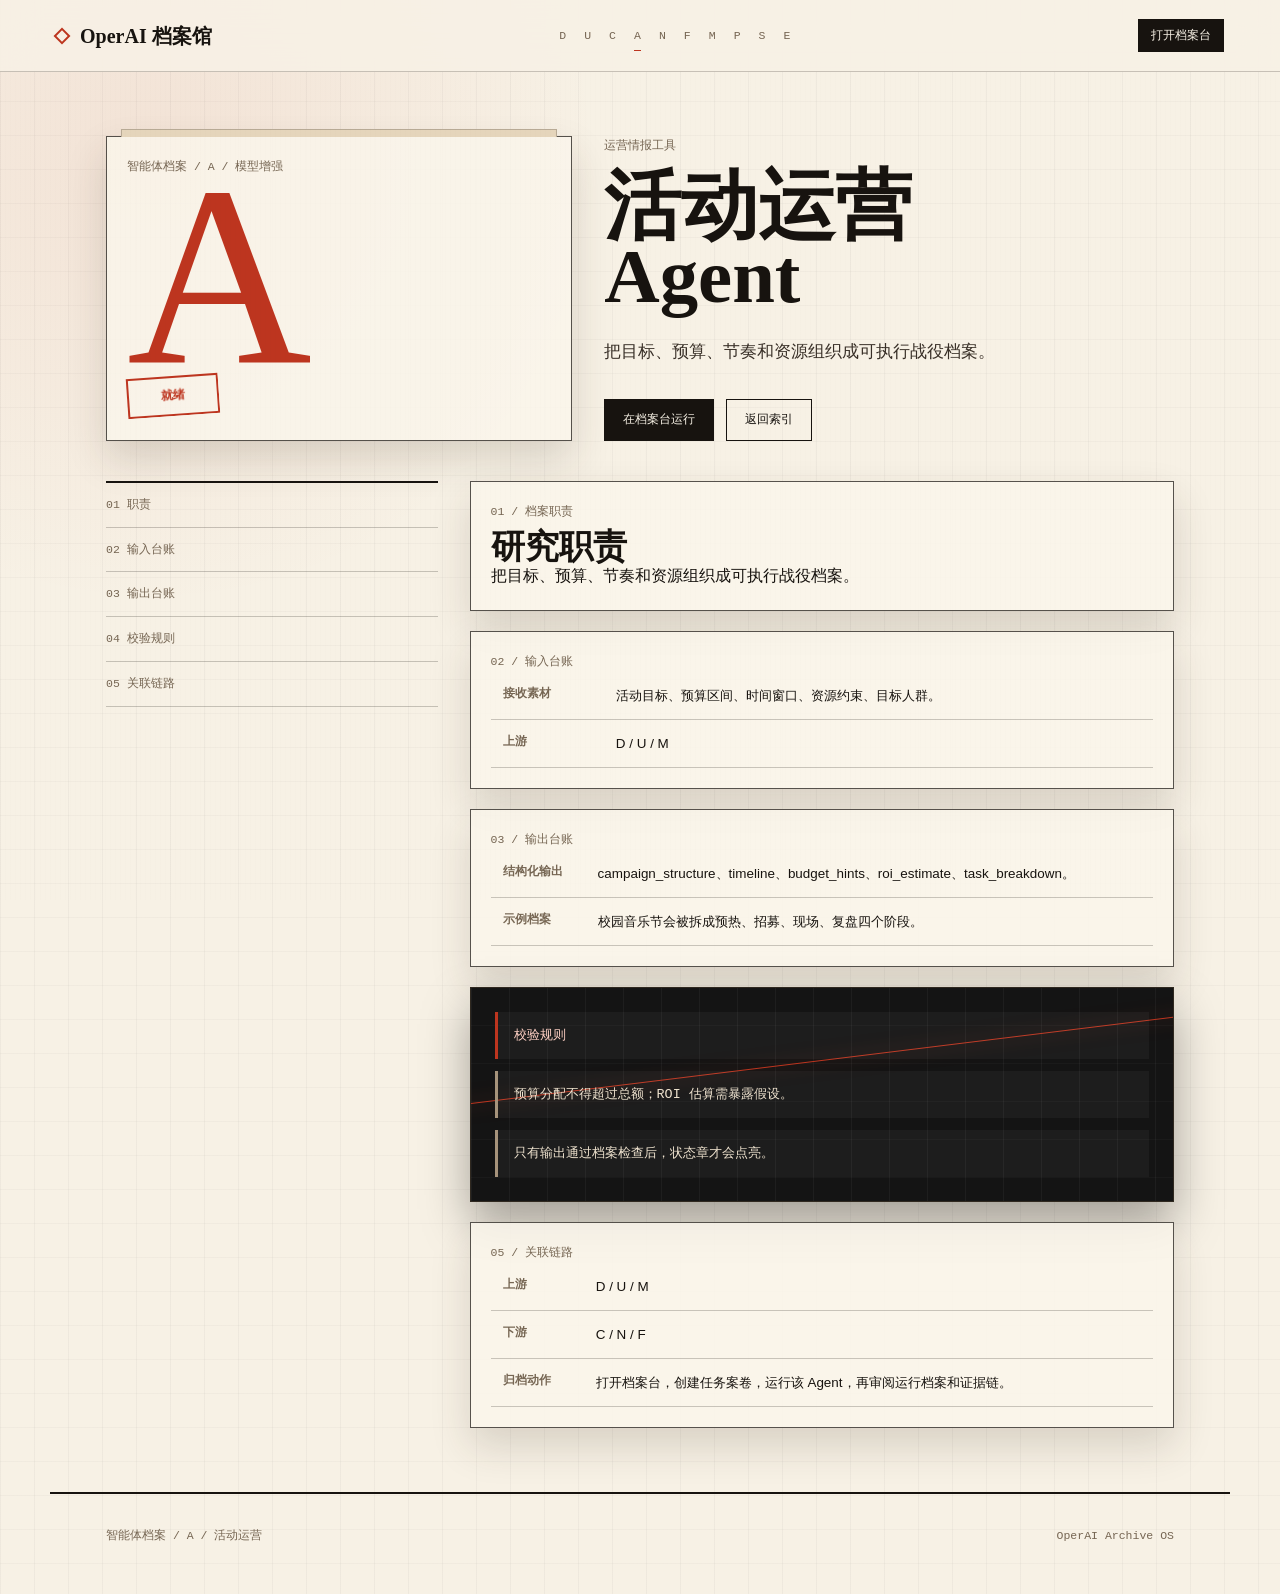
==== commit 13f15c3c: "fix: localize archive desk and remove preset packs" ====
--- a/frontend/a-agent.html
+++ b/frontend/a-agent.html
@@ -8,75 +8,75 @@
 </head>
 <body>
 <header class="nav">
-  <a class="nav-brand" href="index.html">OperAI Archive</a>
-  <nav class="nav-links" aria-label="Agent index"><a href="d-agent.html">D</a><a href="u-agent.html">U</a><a href="c-agent.html">C</a><a href="a-agent.html">A</a><a href="n-agent.html">N</a><a href="f-agent.html">F</a><a href="m-agent.html">M</a><a href="p-agent.html">P</a><a href="s-agent.html">S</a><a href="e-agent.html">E</a></nav>
-  <a class="btn btn-primary btn-sm" href="http://127.0.0.1:8501" data-workbench>Open Desk</a>
+  <a class="nav-brand" href="index.html">OperAI 档案馆</a>
+  <nav class="nav-links" aria-label="智能体索引"><a href="d-agent.html">D</a><a href="u-agent.html">U</a><a href="c-agent.html">C</a><a href="a-agent.html">A</a><a href="n-agent.html">N</a><a href="f-agent.html">F</a><a href="m-agent.html">M</a><a href="p-agent.html">P</a><a href="s-agent.html">S</a><a href="e-agent.html">E</a></nav>
+  <a class="btn btn-primary btn-sm" href="http://127.0.0.1:8501" data-workbench>打开档案台</a>
 </header>
 
 <main>
   <section class="agent-file-hero">
     <div class="file-card reveal visible">
-      <p class="file-meta">Agent File / A / LLM Augmented</p>
+      <p class="file-meta">智能体档案 / A / 模型增强</p>
       <div class="agent-code">A</div>
-      <span class="stamp">Ready</span>
+      <span class="stamp">就绪</span>
     </div>
     <div class="reveal visible delay-1">
-      <p class="eyebrow">OPERATIONS INTELLIGENCE INSTRUMENT</p>
+      <p class="eyebrow">运营情报工具</p>
       <h1 class="agent-title">活动运营<br>Agent</h1>
       <p class="hero-desc">把目标、预算、节奏和资源组织成可执行战役档案。</p>
       <div class="hero-actions">
-        <a class="btn btn-primary" href="http://127.0.0.1:8501" data-workbench>Run In Archive Desk</a>
-        <a class="btn" href="index.html#agents">Back To Index</a>
+        <a class="btn btn-primary" href="http://127.0.0.1:8501" data-workbench>在档案台运行</a>
+        <a class="btn" href="index.html#agents">返回索引</a>
       </div>
     </div>
   </section>
 
   <div class="agent-layout">
     <aside class="side-index">
-      <a href="#role">01 Role</a>
-      <a href="#input">02 Input Ledger</a>
-      <a href="#output">03 Output Ledger</a>
-      <a href="#verify">04 Validation</a>
-      <a href="#chain">05 Chain</a>
+      <a href="#role">01 职责</a>
+      <a href="#input">02 输入台账</a>
+      <a href="#output">03 输出台账</a>
+      <a href="#verify">04 校验规则</a>
+      <a href="#chain">05 关联链路</a>
     </aside>
 
     <section class="agent-sections">
       <article class="dossier-panel reveal" id="role">
-        <p class="section-kicker">01 / Role In Archive</p>
+        <p class="section-kicker">01 / 档案职责</p>
         <h2 class="section-title" style="font-size:var(--text-2xl);">研究职责</h2>
         <p>把目标、预算、节奏和资源组织成可执行战役档案。</p>
       </article>
 
       <article class="dossier-panel reveal" id="input">
-        <p class="section-kicker">02 / Input Ledger</p>
+        <p class="section-kicker">02 / 输入台账</p>
         <table class="ledger-table">
-          <tr><th>Accepted Material</th><td>活动目标、预算区间、时间窗口、资源约束、目标人群。</td></tr>
-          <tr><th>Upstream</th><td>D / U / M</td></tr>
+          <tr><th>接收素材</th><td>活动目标、预算区间、时间窗口、资源约束、目标人群。</td></tr>
+          <tr><th>上游</th><td>D / U / M</td></tr>
         </table>
       </article>
 
       <article class="dossier-panel reveal" id="output">
-        <p class="section-kicker">03 / Output Ledger</p>
+        <p class="section-kicker">03 / 输出台账</p>
         <table class="ledger-table">
-          <tr><th>Structured Output</th><td>campaign_structure、timeline、budget_hints、roi_estimate、task_breakdown。</td></tr>
-          <tr><th>Example Dossier</th><td>校园音乐节会被拆成预热、招募、现场、复盘四个阶段。</td></tr>
+          <tr><th>结构化输出</th><td>campaign_structure、timeline、budget_hints、roi_estimate、task_breakdown。</td></tr>
+          <tr><th>示例档案</th><td>校园音乐节会被拆成预热、招募、现场、复盘四个阶段。</td></tr>
         </table>
       </article>
 
       <article class="evidence-panel reveal" id="verify">
         <div class="trace-list">
-          <div class="trace-node hot">VALIDATION RULE</div>
+          <div class="trace-node hot">校验规则</div>
           <div class="trace-node">预算分配不得超过总额；ROI 估算需暴露假设。</div>
-          <div class="trace-node">Status stamp only appears after output passes archive checks.</div>
+          <div class="trace-node">只有输出通过档案检查后，状态章才会点亮。</div>
         </div>
       </article>
 
       <article class="dossier-panel reveal" id="chain">
-        <p class="section-kicker">05 / Related Chain</p>
+        <p class="section-kicker">05 / 关联链路</p>
         <table class="ledger-table">
-          <tr><th>Upstream</th><td>D / U / M</td></tr>
-          <tr><th>Downstream</th><td>C / N / F</td></tr>
-          <tr><th>Archive Action</th><td>Open Archive Desk, create a Task File, run this Agent, then inspect Run Dossier and Evidence Chain.</td></tr>
+          <tr><th>上游</th><td>D / U / M</td></tr>
+          <tr><th>下游</th><td>C / N / F</td></tr>
+          <tr><th>归档动作</th><td>打开档案台，创建任务案卷，运行该 Agent，再审阅运行档案和证据链。</td></tr>
         </table>
       </article>
     </section>
@@ -84,7 +84,7 @@
 </main>
 
 <footer>
-  <span>AGENT FILE / A / 活动运营</span>
+  <span>智能体档案 / A / 活动运营</span>
   <span>OperAI Archive OS</span>
 </footer>
 <script src="main.js"></script>
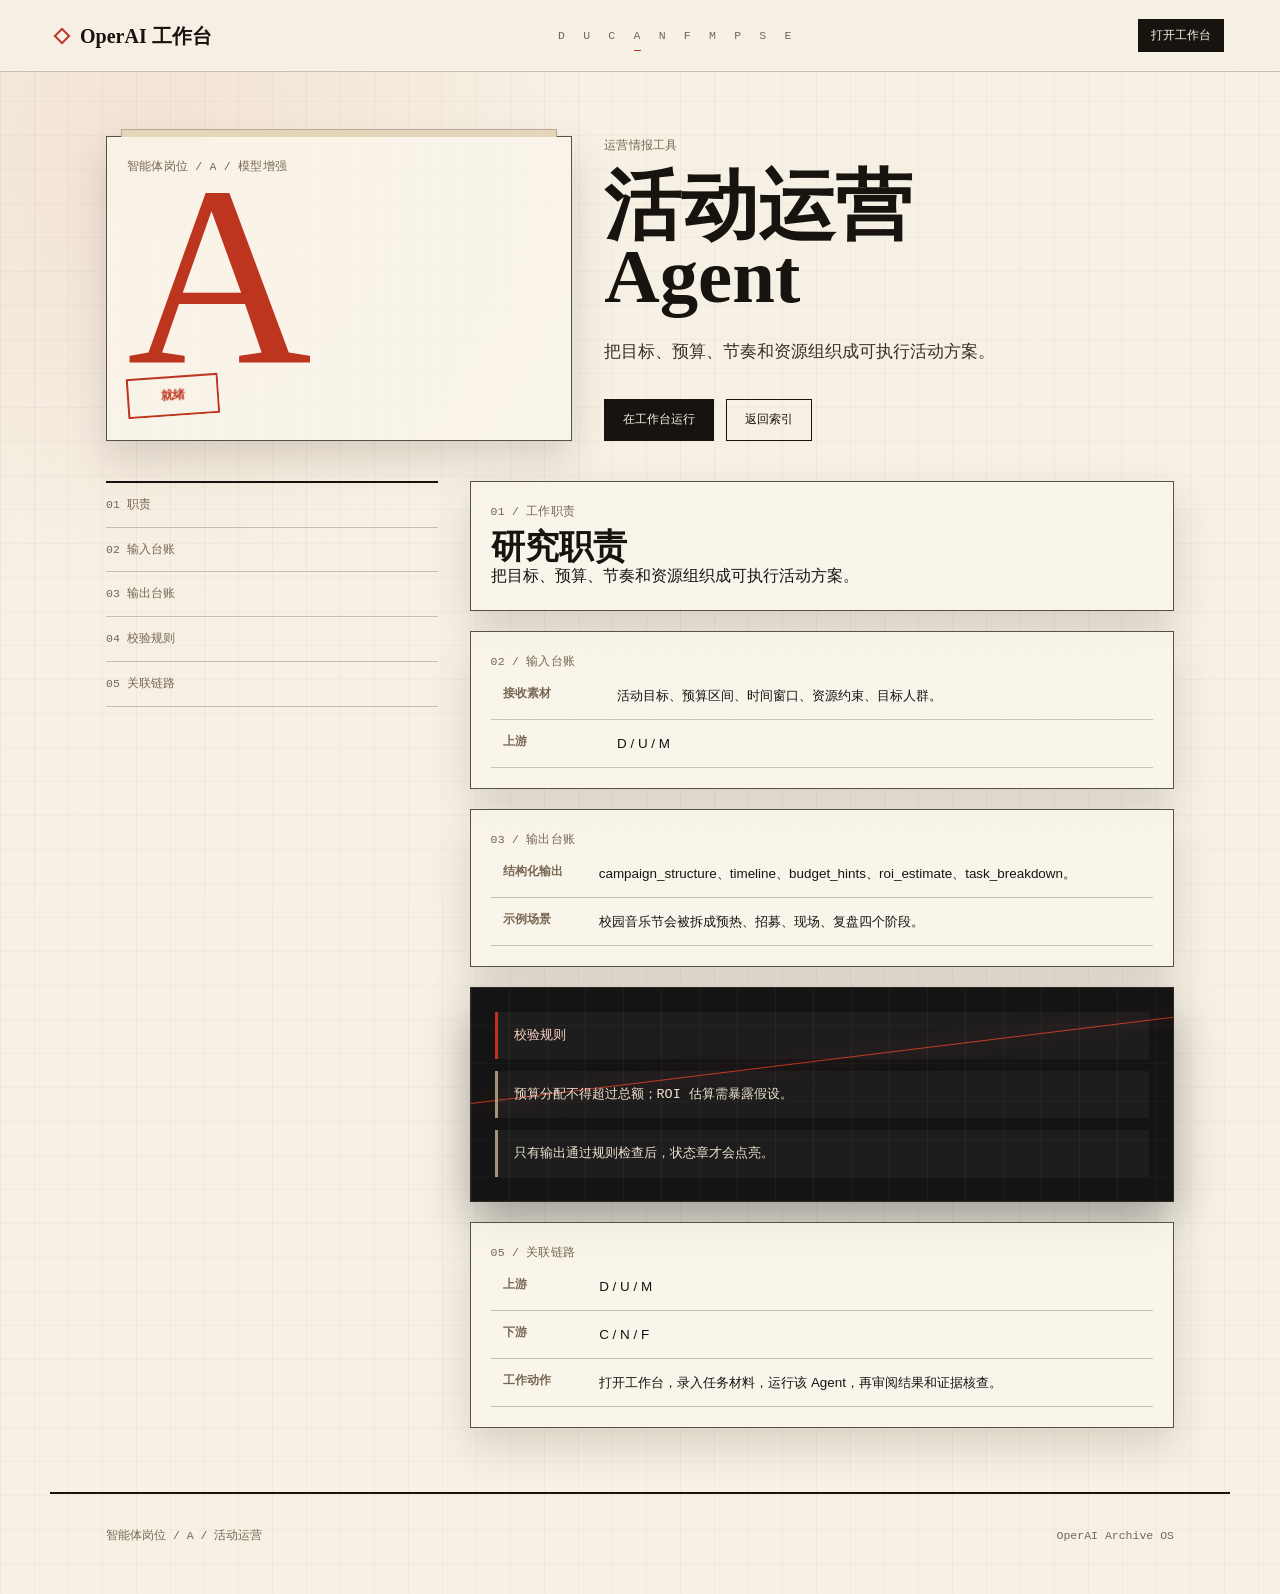
==== commit 53d4c378: "refine: clarify workbench flow and motion" ====
--- a/frontend/a-agent.html
+++ b/frontend/a-agent.html
@@ -3,29 +3,29 @@
 <head>
 <meta charset="UTF-8" />
 <meta name="viewport" content="width=device-width, initial-scale=1.0" />
-<title>A-Agent · 活动运营 — OperAI Archive</title>
+<title>A-Agent · 活动运营 — OperAI 工作台</title>
 <link rel="stylesheet" href="styles.css" />
 </head>
 <body>
 <header class="nav">
-  <a class="nav-brand" href="index.html">OperAI 档案馆</a>
+  <a class="nav-brand" href="index.html">OperAI 工作台</a>
   <nav class="nav-links" aria-label="智能体索引"><a href="d-agent.html">D</a><a href="u-agent.html">U</a><a href="c-agent.html">C</a><a href="a-agent.html">A</a><a href="n-agent.html">N</a><a href="f-agent.html">F</a><a href="m-agent.html">M</a><a href="p-agent.html">P</a><a href="s-agent.html">S</a><a href="e-agent.html">E</a></nav>
-  <a class="btn btn-primary btn-sm" href="http://127.0.0.1:8501" data-workbench>打开档案台</a>
+  <a class="btn btn-primary btn-sm" href="http://127.0.0.1:8501" data-workbench>打开工作台</a>
 </header>
 
 <main>
   <section class="agent-file-hero">
     <div class="file-card reveal visible">
-      <p class="file-meta">智能体档案 / A / 模型增强</p>
+      <p class="file-meta">智能体岗位 / A / 模型增强</p>
       <div class="agent-code">A</div>
       <span class="stamp">就绪</span>
     </div>
     <div class="reveal visible delay-1">
       <p class="eyebrow">运营情报工具</p>
       <h1 class="agent-title">活动运营<br>Agent</h1>
-      <p class="hero-desc">把目标、预算、节奏和资源组织成可执行战役档案。</p>
+      <p class="hero-desc">把目标、预算、节奏和资源组织成可执行活动方案。</p>
       <div class="hero-actions">
-        <a class="btn btn-primary" href="http://127.0.0.1:8501" data-workbench>在档案台运行</a>
+        <a class="btn btn-primary" href="http://127.0.0.1:8501" data-workbench>在工作台运行</a>
         <a class="btn" href="index.html#agents">返回索引</a>
       </div>
     </div>
@@ -42,9 +42,9 @@
 
     <section class="agent-sections">
       <article class="dossier-panel reveal" id="role">
-        <p class="section-kicker">01 / 档案职责</p>
+        <p class="section-kicker">01 / 工作职责</p>
         <h2 class="section-title" style="font-size:var(--text-2xl);">研究职责</h2>
-        <p>把目标、预算、节奏和资源组织成可执行战役档案。</p>
+        <p>把目标、预算、节奏和资源组织成可执行活动方案。</p>
       </article>
 
       <article class="dossier-panel reveal" id="input">
@@ -59,7 +59,7 @@
         <p class="section-kicker">03 / 输出台账</p>
         <table class="ledger-table">
           <tr><th>结构化输出</th><td>campaign_structure、timeline、budget_hints、roi_estimate、task_breakdown。</td></tr>
-          <tr><th>示例档案</th><td>校园音乐节会被拆成预热、招募、现场、复盘四个阶段。</td></tr>
+          <tr><th>示例场景</th><td>校园音乐节会被拆成预热、招募、现场、复盘四个阶段。</td></tr>
         </table>
       </article>
 
@@ -67,7 +67,7 @@
         <div class="trace-list">
           <div class="trace-node hot">校验规则</div>
           <div class="trace-node">预算分配不得超过总额；ROI 估算需暴露假设。</div>
-          <div class="trace-node">只有输出通过档案检查后，状态章才会点亮。</div>
+          <div class="trace-node">只有输出通过规则检查后，状态章才会点亮。</div>
         </div>
       </article>
 
@@ -76,7 +76,7 @@
         <table class="ledger-table">
           <tr><th>上游</th><td>D / U / M</td></tr>
           <tr><th>下游</th><td>C / N / F</td></tr>
-          <tr><th>归档动作</th><td>打开档案台，创建任务案卷，运行该 Agent，再审阅运行档案和证据链。</td></tr>
+          <tr><th>工作动作</th><td>打开工作台，录入任务材料，运行该 Agent，再审阅结果和证据核查。</td></tr>
         </table>
       </article>
     </section>
@@ -84,7 +84,7 @@
 </main>
 
 <footer>
-  <span>智能体档案 / A / 活动运营</span>
+  <span>智能体岗位 / A / 活动运营</span>
   <span>OperAI Archive OS</span>
 </footer>
 <script src="main.js"></script>
--- a/frontend/styles.css
+++ b/frontend/styles.css
@@ -34,19 +34,20 @@
 
 .scan-field {
   position: fixed;
-  width: 260px;
-  height: 260px;
-  border: 1px solid rgba(189, 53, 31, 0.24);
+  width: 96px;
+  height: 96px;
+  border: 0;
   border-radius: 50%;
   pointer-events: none;
   transform: translate3d(-50%, -50%, 0);
   z-index: 50;
   opacity: 0;
   transition: opacity var(--fast) var(--ease-out);
-  background: radial-gradient(circle, rgba(224, 82, 50, 0.12), transparent 62%);
+  background: radial-gradient(circle, rgba(224, 82, 50, 0.10), rgba(224, 82, 50, 0.04) 34%, transparent 70%);
+  filter: blur(2px);
   mix-blend-mode: multiply;
 }
-.scan-field.active { opacity: 1; }
+.scan-field.active { opacity: .72; }
 
 .nav {
   position: sticky;
@@ -86,7 +87,7 @@
   font-family: var(--font-mono);
   font-size: var(--text-xs);
   color: var(--archive);
-  text-transform: uppercase;
+  letter-spacing: .02em;
 }
 .nav-links a {
   position: relative;
@@ -122,7 +123,6 @@
   cursor: pointer;
   font-family: var(--font-mono);
   font-size: var(--text-xs);
-  text-transform: uppercase;
   overflow: hidden;
   transition: color var(--fast) var(--ease-out), border-color var(--fast) var(--ease-out), transform var(--fast) var(--ease-out);
 }
@@ -171,7 +171,7 @@
   font-family: var(--font-mono);
   color: var(--archive);
   font-size: var(--text-xs);
-  text-transform: uppercase;
+  letter-spacing: .02em;
 }
 .hero-title {
   margin-top: var(--s-5);
@@ -205,7 +205,6 @@
   font-family: var(--font-mono);
   font-size: var(--text-xs);
   font-weight: 700;
-  text-transform: uppercase;
   transform: rotate(-4deg);
 }
 .stamp.dark { color: var(--evidence-text); border-color: rgba(239, 227, 207, 0.72); }
@@ -236,6 +235,7 @@
 .section-note {
   color: var(--archive);
   font-size: var(--text-sm);
+  line-height: 1.75;
 }
 
 .file-card,
@@ -366,7 +366,7 @@
   font-family: var(--font-mono);
   color: var(--archive);
   font-size: var(--text-xs);
-  text-transform: uppercase;
+  letter-spacing: .02em;
 }
 
 .agent-file-hero {
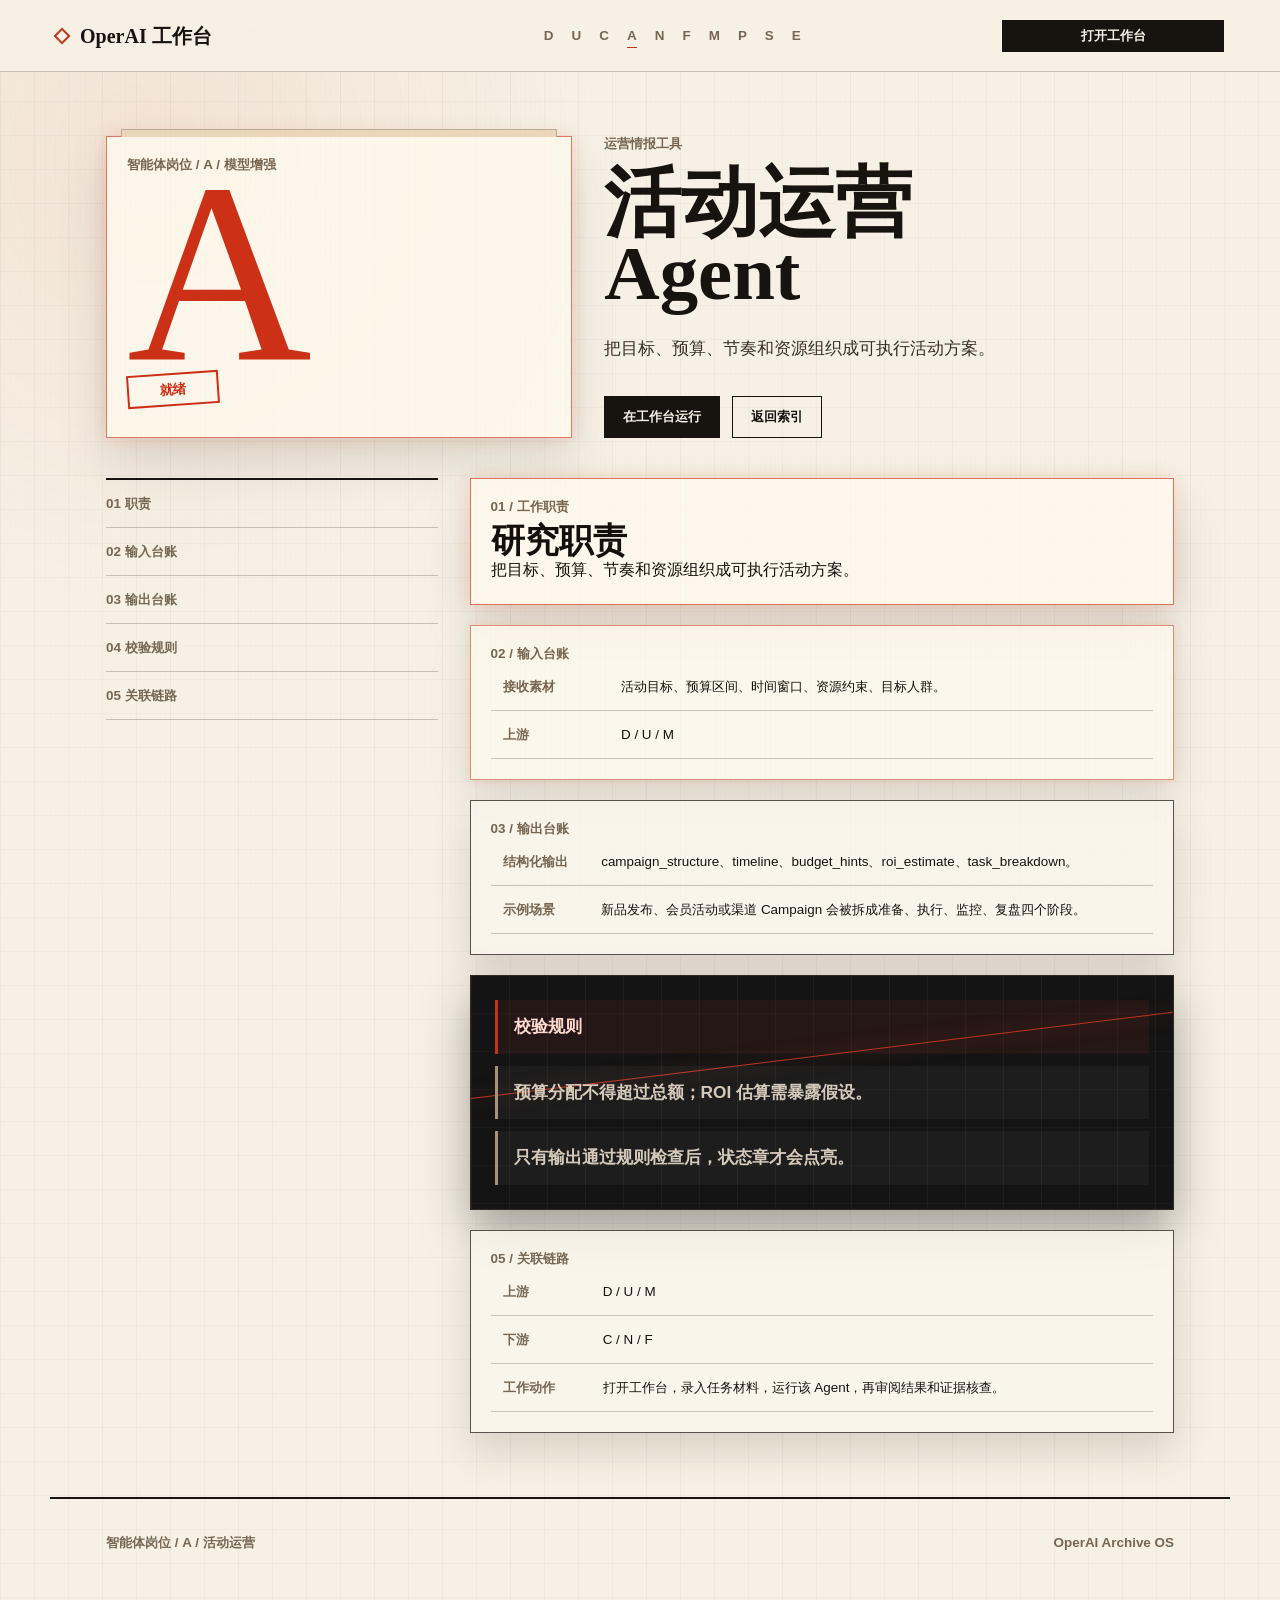
==== commit 24b9003f: "chore: prepare OperAI Harness for open source" ====
--- a/frontend/a-agent.html
+++ b/frontend/a-agent.html
@@ -59,7 +59,7 @@
         <p class="section-kicker">03 / 输出台账</p>
         <table class="ledger-table">
           <tr><th>结构化输出</th><td>campaign_structure、timeline、budget_hints、roi_estimate、task_breakdown。</td></tr>
-          <tr><th>示例场景</th><td>校园音乐节会被拆成预热、招募、现场、复盘四个阶段。</td></tr>
+          <tr><th>示例场景</th><td>新品发布、会员活动或渠道 Campaign 会被拆成准备、执行、监控、复盘四个阶段。</td></tr>
         </table>
       </article>
 
--- a/frontend/styles.css
+++ b/frontend/styles.css
@@ -2,7 +2,12 @@
 
 *, *::before, *::after { box-sizing: border-box; }
 * { margin: 0; padding: 0; }
-html { scroll-behavior: smooth; -webkit-font-smoothing: antialiased; }
+html {
+  --scroll-progress: 0;
+  --grid-shift: 0px;
+  scroll-behavior: smooth;
+  -webkit-font-smoothing: antialiased;
+}
 body {
   min-height: 100vh;
   font-family: var(--font-body);
@@ -13,6 +18,7 @@
     linear-gradient(0deg, rgba(23, 19, 15, 0.028) 1px, transparent 1px),
     var(--paper-0);
   background-size: auto, 34px 34px, 34px 34px, auto;
+  background-position: center, var(--grid-shift) 0, 0 var(--grid-shift), center;
   line-height: 1.72;
   overflow-x: hidden;
 }
@@ -55,13 +61,25 @@
   z-index: 30;
   min-height: var(--nav-h);
   display: grid;
-  grid-template-columns: auto 1fr auto;
+  grid-template-columns: auto minmax(360px, 620px) auto;
   gap: var(--s-5);
   align-items: center;
   padding: var(--s-4) var(--px);
   border-bottom: 1px solid var(--archive-line);
   background: rgba(247, 241, 229, 0.88);
   backdrop-filter: blur(18px);
+}
+.nav::after {
+  content: "";
+  position: absolute;
+  left: 0;
+  right: 0;
+  bottom: -1px;
+  height: 2px;
+  background: linear-gradient(90deg, var(--vermilion), rgba(224, 82, 50, 0.22));
+  box-shadow: 0 0 18px rgba(224, 82, 50, 0.32);
+  transform: scaleX(var(--scroll-progress));
+  transform-origin: left;
 }
 .nav-brand {
   display: inline-flex;
@@ -79,15 +97,23 @@
   border: 2px solid var(--vermilion);
   transform: rotate(45deg);
 }
-.nav-sub { color: var(--archive); font-family: var(--font-mono); font-size: var(--text-xs); }
+.nav-sub {
+  color: var(--archive);
+  font-family: var(--font-label);
+  font-size: var(--text-sm);
+  font-weight: 650;
+  letter-spacing: 0;
+}
 .nav-links {
   display: flex;
   justify-content: center;
   gap: clamp(8px, 1.5vw, 18px);
-  font-family: var(--font-mono);
-  font-size: var(--text-xs);
+  font-family: var(--font-label);
+  font-size: var(--text-sm);
+  font-weight: 650;
+  line-height: 1;
   color: var(--archive);
-  letter-spacing: .02em;
+  letter-spacing: 0;
 }
 .nav-links a {
   position: relative;
@@ -108,6 +134,44 @@
 }
 .nav-links a:hover::after,
 .nav-links a.active::after { transform: scaleX(1); }
+
+.nav-directory {
+  justify-self: center;
+  position: relative;
+  display: grid;
+  grid-template-columns: repeat(4, minmax(0, 1fr));
+  gap: 0;
+  width: min(54vw, 560px);
+  min-width: 420px;
+  padding: 0;
+  background: transparent;
+  box-shadow: none;
+}
+.nav-directory a {
+  display: inline-flex;
+  align-items: center;
+  justify-content: center;
+  min-height: 38px;
+  padding: 0 12px;
+  border-right: 1px solid rgba(23, 19, 15, 0.13);
+  isolation: isolate;
+  transition: color var(--fast) var(--ease-out), background var(--fast) var(--ease-out), transform var(--fast) var(--ease-out);
+}
+.nav-directory a:last-child { border-right: 0; }
+.nav-directory a::after {
+  left: 18px;
+  right: 18px;
+  bottom: 5px;
+  height: 2px;
+  transform-origin: center;
+  box-shadow: 0 0 14px rgba(224, 82, 50, 0.42);
+}
+.nav-directory a:hover,
+.nav-directory a.active {
+  color: var(--ink);
+  background: transparent;
+  transform: translateY(-1px);
+}
 
 .btn {
   position: relative;
@@ -121,8 +185,11 @@
   background: transparent;
   color: var(--ink);
   cursor: pointer;
-  font-family: var(--font-mono);
-  font-size: var(--text-xs);
+  font-family: var(--font-label);
+  font-size: var(--text-sm);
+  font-weight: 680;
+  line-height: 1;
+  letter-spacing: 0;
   overflow: hidden;
   transition: color var(--fast) var(--ease-out), border-color var(--fast) var(--ease-out), transform var(--fast) var(--ease-out);
 }
@@ -168,10 +235,12 @@
 .eyebrow,
 .file-meta,
 .section-kicker {
-  font-family: var(--font-mono);
+  font-family: var(--font-label);
   color: var(--archive);
-  font-size: var(--text-xs);
-  letter-spacing: .02em;
+  font-size: var(--text-sm);
+  font-weight: 650;
+  line-height: 1.25;
+  letter-spacing: 0;
 }
 .hero-title {
   margin-top: var(--s-5);
@@ -179,6 +248,87 @@
   font-size: var(--text-hero);
   line-height: 0.88;
   font-weight: 800;
+}
+.hero-lockup {
+  display: grid;
+  grid-template-columns: min-content auto;
+  grid-template-areas:
+    "oper joint"
+    "harness harness";
+  align-items: end;
+  column-gap: clamp(14px, 2.2vw, 28px);
+  row-gap: clamp(4px, 1vw, 10px);
+  width: max-content;
+  max-width: 100%;
+  line-height: 0.82;
+}
+.brand-word {
+  grid-area: oper;
+  font-family: var(--font-display);
+  font-size: clamp(4.2rem, 10.5vw, 10rem);
+  font-weight: 900;
+  line-height: 0.78;
+  color: var(--ink);
+}
+.brand-joint {
+  grid-area: joint;
+  position: relative;
+  align-self: center;
+  display: inline-grid;
+  place-items: center;
+  width: clamp(46px, 7vw, 84px);
+  aspect-ratio: 1;
+  border: 2px solid var(--vermilion);
+  color: var(--vermilion);
+  font-family: var(--font-label);
+  font-size: clamp(1.35rem, 3vw, 2.8rem);
+  font-weight: 900;
+  line-height: 1;
+  transform: rotate(-7deg);
+  box-shadow: 0 0 0 6px rgba(189, 53, 31, 0.055), 0 14px 26px rgba(189, 53, 31, 0.14);
+}
+.brand-joint::before,
+.brand-joint::after {
+  content: "";
+  position: absolute;
+  left: -18px;
+  right: -18px;
+  top: 50%;
+  height: 1px;
+  background: var(--vermilion);
+  opacity: 0.58;
+  transform: translateY(-50%);
+  z-index: -1;
+}
+.brand-joint::after {
+  left: 50%;
+  right: auto;
+  top: -16px;
+  bottom: -16px;
+  width: 1px;
+  height: auto;
+  transform: translateX(-50%);
+}
+.engine-word {
+  grid-area: harness;
+  justify-self: end;
+  position: relative;
+  padding-left: clamp(42px, 7vw, 96px);
+  color: var(--vermilion);
+  font-family: var(--font-label);
+  font-size: clamp(2.1rem, 5.5vw, 5.4rem);
+  font-weight: 850;
+  line-height: 0.92;
+}
+.engine-word::before {
+  content: "";
+  position: absolute;
+  left: 0;
+  top: 54%;
+  width: clamp(28px, 5vw, 72px);
+  height: 2px;
+  background: var(--vermilion);
+  box-shadow: 0 0 14px rgba(224, 82, 50, 0.42);
 }
 .hero-desc {
   max-width: 640px;
@@ -202,9 +352,11 @@
   padding: 8px 12px;
   border: 2px solid currentColor;
   color: var(--vermilion);
-  font-family: var(--font-mono);
-  font-size: var(--text-xs);
-  font-weight: 700;
+  font-family: var(--font-label);
+  font-size: var(--text-sm);
+  font-weight: 800;
+  line-height: 1;
+  letter-spacing: 0;
   transform: rotate(-4deg);
 }
 .stamp.dark { color: var(--evidence-text); border-color: rgba(239, 227, 207, 0.72); }
@@ -216,6 +368,23 @@
   padding: var(--s-20) var(--px);
   max-width: var(--max);
   margin: 0 auto;
+}
+.section::before {
+  content: "";
+  position: absolute;
+  left: var(--px);
+  top: calc(var(--s-20) - 22px);
+  width: min(260px, 32vw);
+  height: 1px;
+  background: linear-gradient(90deg, var(--vermilion), transparent);
+  opacity: 0;
+  transform: scaleX(0.2);
+  transform-origin: left;
+  transition: opacity var(--motion) var(--ease-out), transform var(--motion) var(--ease-out);
+}
+.section.in-view::before {
+  opacity: 0.82;
+  transform: scaleX(1);
 }
 .section-header {
   display: grid;
@@ -225,6 +394,11 @@
   margin-bottom: var(--s-8);
   border-bottom: 2px solid var(--ink);
   padding-bottom: var(--s-5);
+  transition: border-color var(--motion) var(--ease-out), filter var(--motion) var(--ease-out);
+}
+.section.in-view .section-header {
+  border-bottom-color: rgba(189, 53, 31, 0.72);
+  filter: drop-shadow(0 12px 28px rgba(189, 53, 31, 0.07));
 }
 .section-title {
   margin-top: var(--s-2);
@@ -260,6 +434,22 @@
 }
 .file-card:hover,
 .dossier-panel:hover { border-color: var(--vermilion); }
+
+.scroll-reactive {
+  --scroll-energy: 0;
+  transition:
+    border-color var(--motion) var(--ease-out),
+    box-shadow var(--motion) var(--ease-out),
+    filter var(--motion) var(--ease-out),
+    background-color var(--motion) var(--ease-out);
+}
+html.is-scrolling .scroll-reactive.scroll-live {
+  border-color: rgba(189, 53, 31, calc(0.32 + var(--scroll-energy) * 0.42));
+  box-shadow:
+    0 calc(12px + var(--scroll-energy) * 16px) calc(28px + var(--scroll-energy) * 28px) rgba(23, 19, 15, calc(0.08 + var(--scroll-energy) * 0.06)),
+    0 0 calc(var(--scroll-energy) * 24px) rgba(224, 82, 50, 0.16);
+  filter: saturate(calc(1 + var(--scroll-energy) * 0.16)) contrast(calc(1 + var(--scroll-energy) * 0.04));
+}
 
 .index-grid {
   display: grid;
@@ -292,12 +482,19 @@
 .index-title { font-weight: 700; }
 .index-desc { color: var(--archive); font-size: var(--text-sm); }
 .index-row:hover .index-desc { color: rgba(247, 241, 229, 0.74); }
-.index-tag { font-family: var(--font-mono); font-size: var(--text-xs); color: var(--archive); }
+.index-tag {
+  font-family: var(--font-label);
+  font-size: var(--text-sm);
+  font-weight: 650;
+  line-height: 1;
+  color: var(--archive);
+  letter-spacing: 0;
+}
 .index-row:hover .index-tag { color: var(--paper-2); }
 
 .archive-map {
   display: grid;
-  grid-template-columns: repeat(5, minmax(0, 1fr));
+  grid-template-columns: repeat(4, minmax(0, 1fr));
   gap: var(--s-3);
 }
 .map-node {
@@ -312,7 +509,13 @@
   font-family: var(--font-display);
   font-size: var(--text-lg);
 }
-.map-node span { font-family: var(--font-mono); color: var(--vermilion); font-size: var(--text-xs); }
+.map-node span {
+  font-family: var(--font-label);
+  color: var(--vermilion);
+  font-size: var(--text-sm);
+  font-weight: 800;
+  letter-spacing: 0;
+}
 .map-node p { color: var(--archive); font-size: var(--text-sm); }
 
 .evidence-panel {
@@ -345,10 +548,17 @@
   border-left: 3px solid var(--archive-2);
   background: rgba(255,255,255,0.04);
   padding: var(--s-3) var(--s-4);
-  font-family: var(--font-mono);
-  font-size: var(--text-sm);
-}
-.trace-node.hot { border-left-color: var(--vermilion); color: #ffd1c5; }
+  font-family: var(--font-label);
+  font-size: var(--text-md);
+  font-weight: 700;
+  letter-spacing: 0;
+  color: rgba(239, 227, 207, 0.88);
+}
+.trace-node.hot {
+  border-left-color: var(--vermilion);
+  color: #ffd9cf;
+  background: rgba(189, 53, 31, 0.10);
+}
 
 .ledger-table {
   width: 100%;
@@ -363,10 +573,11 @@
   vertical-align: top;
 }
 .ledger-table th {
-  font-family: var(--font-mono);
+  font-family: var(--font-label);
   color: var(--archive);
-  font-size: var(--text-xs);
-  letter-spacing: .02em;
+  font-size: var(--text-sm);
+  font-weight: 700;
+  letter-spacing: 0;
 }
 
 .agent-file-hero {
@@ -403,8 +614,10 @@
   top: calc(var(--nav-h) + var(--s-4));
   align-self: start;
   border-top: 2px solid var(--ink);
-  font-family: var(--font-mono);
-  font-size: var(--text-xs);
+  font-family: var(--font-label);
+  font-size: var(--text-sm);
+  font-weight: 650;
+  letter-spacing: 0;
 }
 .side-index a {
   display: block;
@@ -439,8 +652,10 @@
   justify-content: space-between;
   gap: var(--s-5);
   color: var(--archive);
-  font-family: var(--font-mono);
-  font-size: var(--text-xs);
+  font-family: var(--font-label);
+  font-size: var(--text-sm);
+  font-weight: 650;
+  letter-spacing: 0;
 }
 
 @keyframes scanSweep {
@@ -457,6 +672,12 @@
 @media (max-width: 940px) {
   .nav { grid-template-columns: 1fr auto; }
   .nav-links { grid-column: 1 / -1; justify-content: flex-start; overflow-x: auto; padding-bottom: 4px; }
+  .nav-directory {
+    width: 100%;
+    min-width: 0;
+    grid-template-columns: repeat(4, minmax(112px, 1fr));
+    justify-content: stretch;
+  }
   .hero,
   .agent-file-hero,
   .agent-layout,
@@ -469,6 +690,19 @@
 @media (max-width: 620px) {
   .hero { min-height: auto; padding-top: var(--s-10); }
   .hero-title { font-size: clamp(2.8rem, 17vw, 4.5rem); }
+  .hero-lockup {
+    grid-template-columns: minmax(0, 1fr) auto;
+    width: 100%;
+    column-gap: 10px;
+  }
+  .brand-word { font-size: clamp(3.25rem, 18vw, 5.6rem); }
+  .brand-joint { width: clamp(38px, 12vw, 52px); }
+  .engine-word {
+    justify-self: start;
+    padding-left: 34px;
+    font-size: clamp(1.8rem, 10vw, 3.2rem);
+  }
+  .engine-word::before { width: 24px; }
   .archive-map,
   .deploy-grid { grid-template-columns: 1fr; }
   .index-row { grid-template-columns: 46px 1fr; }
